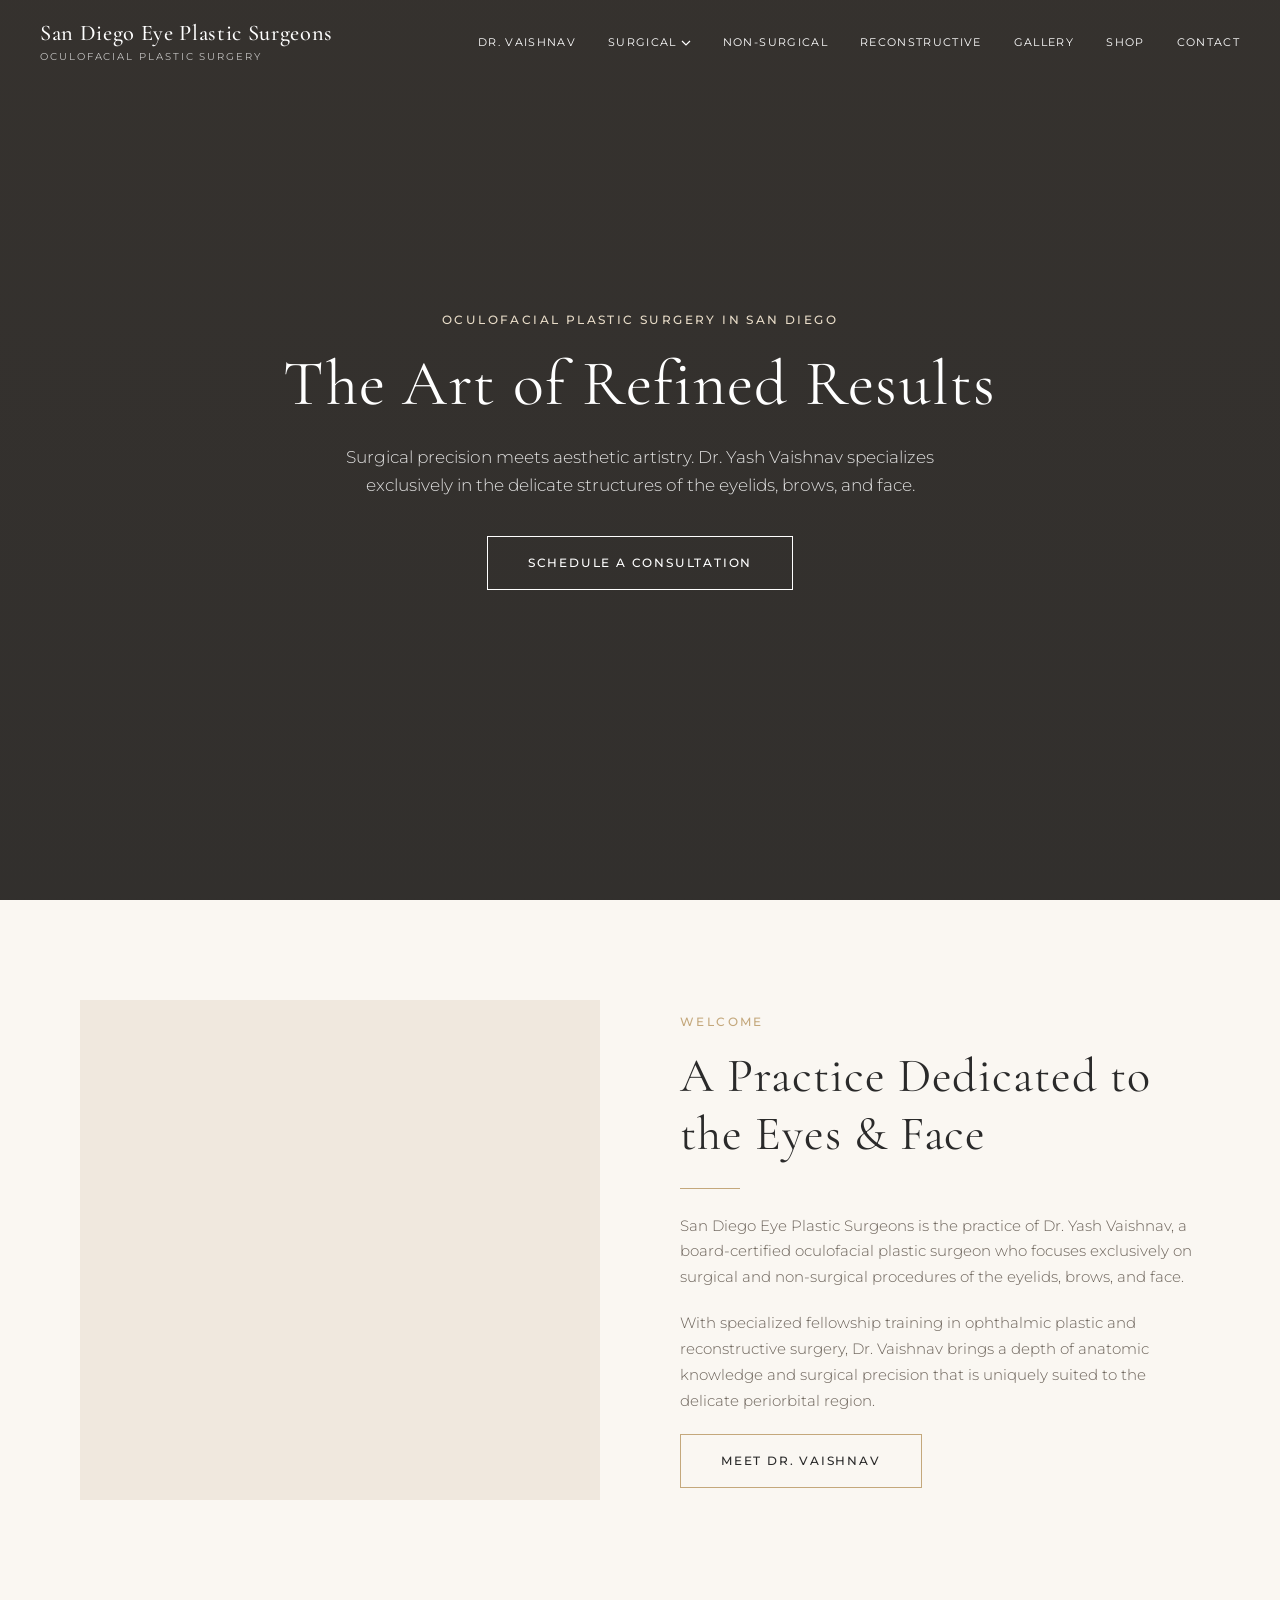
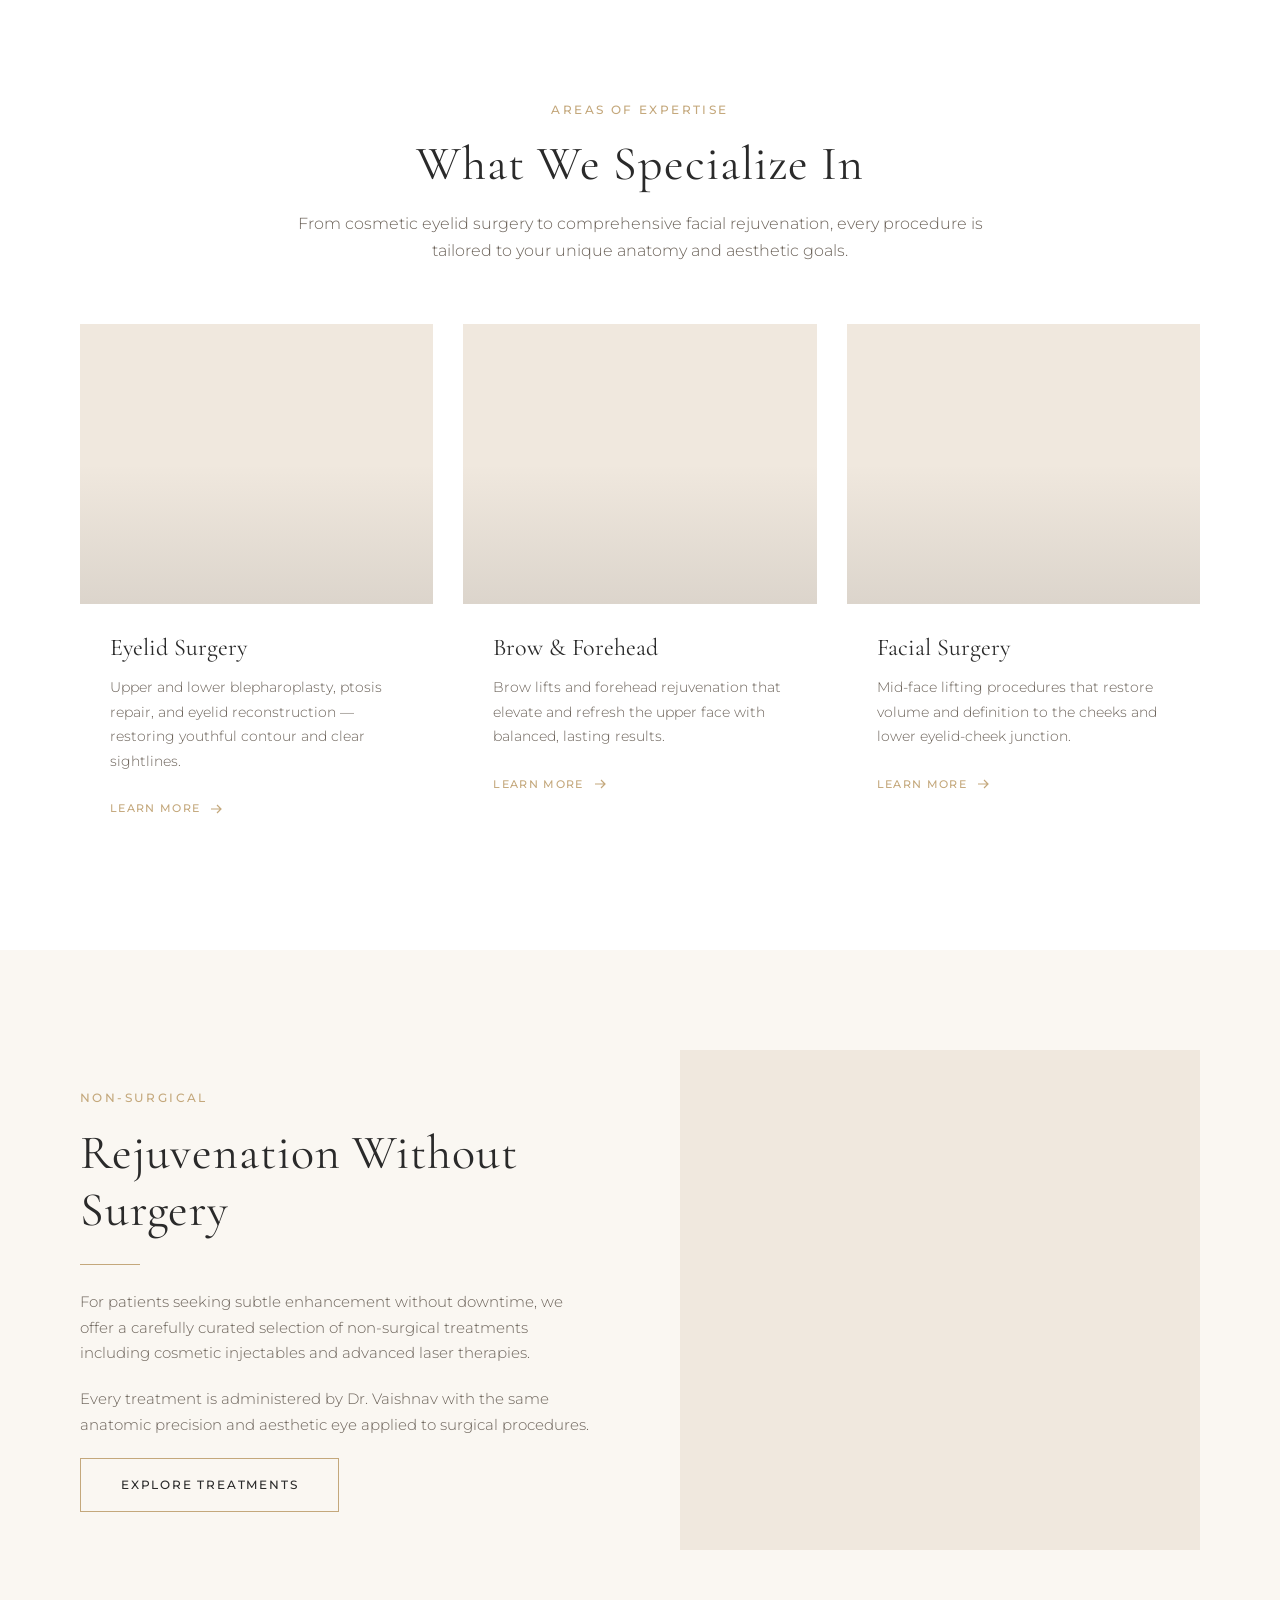
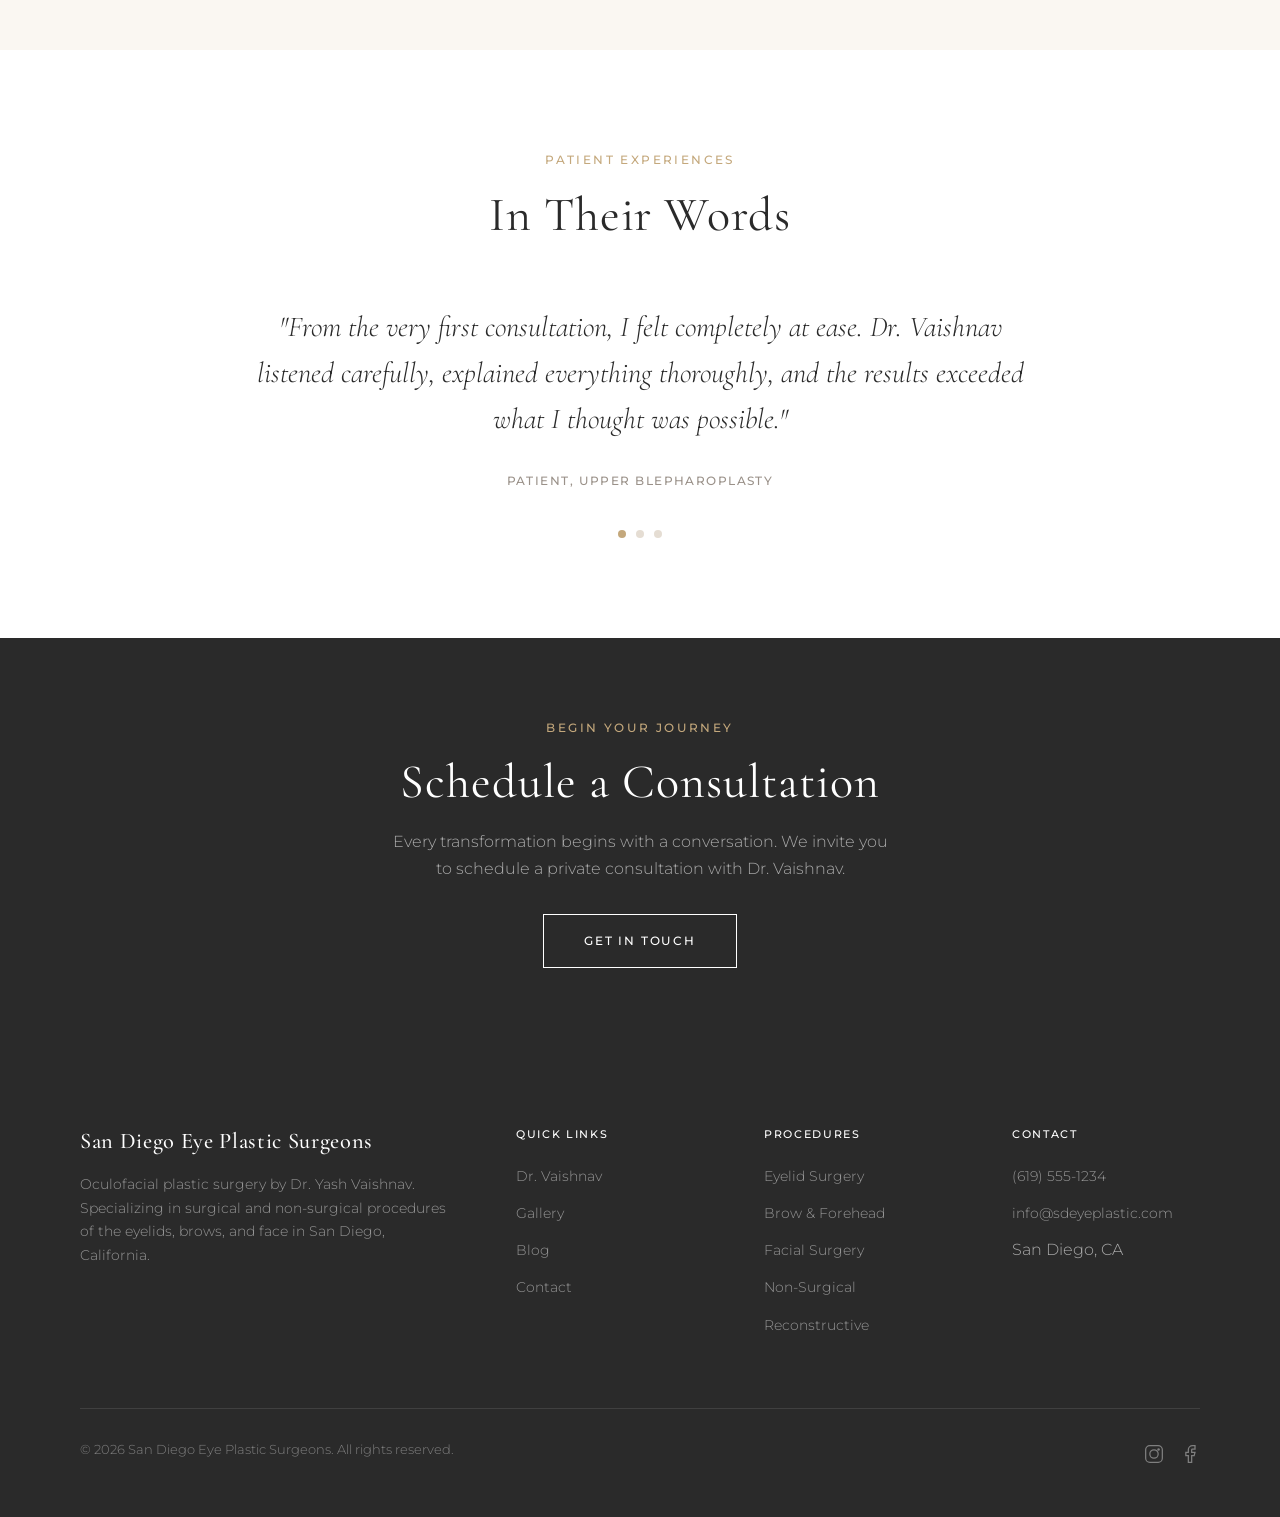
==== index.html @ 983e2d75 "Initial build of San Diego Eye Plastic Surgeons website Multi-page oculofacial plastic surgery pract" ====
<!DOCTYPE html>
<html lang="en">
<head>
  <meta charset="UTF-8">
  <meta name="viewport" content="width=device-width, initial-scale=1.0">
  <title>San Diego Eye Plastic Surgeons | Dr. Yash Vaishnav</title>
  <meta name="description" content="San Diego Eye Plastic Surgeons — Oculofacial plastic surgery by Dr. Yash Vaishnav. Specializing in eyelid, brow, and facial surgery in San Diego, CA.">
  <link rel="preconnect" href="https://fonts.googleapis.com">
  <link rel="preconnect" href="https://fonts.gstatic.com" crossorigin>
  <link href="https://fonts.googleapis.com/css2?family=Cormorant+Garamond:ital,wght@0,300;0,400;0,500;0,600;1,300;1,400&family=Montserrat:wght@200;300;400;500;600&display=swap" rel="stylesheet">
  <link rel="stylesheet" href="css/styles.css">
</head>
<body>

  <!-- Header -->
  <header class="header header--transparent" data-transparent="true">
    <div class="header__inner">
      <a href="index.html" class="header__logo">
        <span class="header__logo-name">San Diego Eye Plastic Surgeons</span>
        <span class="header__logo-tagline">Oculofacial Plastic Surgery</span>
      </a>
      <button class="nav-toggle" aria-label="Toggle navigation">
        <span></span><span></span><span></span>
      </button>
      <nav class="nav">
        <a href="about.html" class="nav__link">Dr. Vaishnav</a>
        <div class="nav__dropdown">
          <a class="nav__link nav__dropdown-trigger">
            Surgical
            <svg viewBox="0 0 10 6" fill="none"><path d="M1 1l4 4 4-4" stroke="currentColor" stroke-width="1.2"/></svg>
          </a>
          <div class="nav__dropdown-menu">
            <a href="eyelid.html">Eyelid</a>
            <a href="eyebrow.html">Eyebrow</a>
            <a href="face.html">Face</a>
          </div>
        </div>
        <a href="non-surgical.html" class="nav__link">Non-Surgical</a>
        <a href="reconstructive.html" class="nav__link">Reconstructive</a>
        <a href="gallery.html" class="nav__link">Gallery</a>
        <a href="shop.html" class="nav__link">Shop</a>
        <a href="contact.html" class="nav__link">Contact</a>
      </nav>
    </div>
  </header>

  <!-- Hero -->
  <section class="hero">
    <div class="hero__bg" style="background-image: url('images/hero-home.jpg');"></div>
    <div class="hero__overlay"></div>
    <div class="hero__content">
      <span class="subheading">Oculofacial Plastic Surgery in San Diego</span>
      <h1>The Art of Refined Results</h1>
      <p>Surgical precision meets aesthetic artistry. Dr. Yash Vaishnav specializes exclusively in the delicate structures of the eyelids, brows, and face.</p>
      <a href="contact.html" class="btn btn--white">Schedule a Consultation</a>
    </div>
  </section>

  <!-- Introduction -->
  <section class="section section--cream">
    <div class="container">
      <div class="two-col fade-in">
        <div class="two-col__image" style="background-image: url('images/intro-doctor.jpg');"></div>
        <div class="two-col__content">
          <span class="subheading">Welcome</span>
          <h2>A Practice Dedicated to the Eyes & Face</h2>
          <div class="divider"></div>
          <p>San Diego Eye Plastic Surgeons is the practice of Dr. Yash Vaishnav, a board-certified oculofacial plastic surgeon who focuses exclusively on surgical and non-surgical procedures of the eyelids, brows, and face.</p>
          <p>With specialized fellowship training in ophthalmic plastic and reconstructive surgery, Dr. Vaishnav brings a depth of anatomic knowledge and surgical precision that is uniquely suited to the delicate periorbital region.</p>
          <a href="about.html" class="btn">Meet Dr. Vaishnav</a>
        </div>
      </div>
    </div>
  </section>

  <!-- Services Overview -->
  <section class="section section--white">
    <div class="container">
      <div class="section-intro fade-in">
        <span class="subheading">Areas of Expertise</span>
        <h2>What We Specialize In</h2>
        <p>From cosmetic eyelid surgery to comprehensive facial rejuvenation, every procedure is tailored to your unique anatomy and aesthetic goals.</p>
      </div>
      <div class="services-grid">
        <div class="service-card fade-in">
          <div class="service-card__image" style="background-image: url('images/service-eyelid.jpg');"></div>
          <div class="service-card__body">
            <h3>Eyelid Surgery</h3>
            <p>Upper and lower blepharoplasty, ptosis repair, and eyelid reconstruction — restoring youthful contour and clear sightlines.</p>
            <a href="eyelid.html" class="service-card__link">
              Learn More
              <svg viewBox="0 0 16 16" fill="none"><path d="M3 8h10M9 4l4 4-4 4" stroke="currentColor" stroke-width="1.2"/></svg>
            </a>
          </div>
        </div>
        <div class="service-card fade-in">
          <div class="service-card__image" style="background-image: url('images/service-brow.jpg');"></div>
          <div class="service-card__body">
            <h3>Brow & Forehead</h3>
            <p>Brow lifts and forehead rejuvenation that elevate and refresh the upper face with balanced, lasting results.</p>
            <a href="eyebrow.html" class="service-card__link">
              Learn More
              <svg viewBox="0 0 16 16" fill="none"><path d="M3 8h10M9 4l4 4-4 4" stroke="currentColor" stroke-width="1.2"/></svg>
            </a>
          </div>
        </div>
        <div class="service-card fade-in">
          <div class="service-card__image" style="background-image: url('images/service-face.jpg');"></div>
          <div class="service-card__body">
            <h3>Facial Surgery</h3>
            <p>Mid-face lifting procedures that restore volume and definition to the cheeks and lower eyelid-cheek junction.</p>
            <a href="face.html" class="service-card__link">
              Learn More
              <svg viewBox="0 0 16 16" fill="none"><path d="M3 8h10M9 4l4 4-4 4" stroke="currentColor" stroke-width="1.2"/></svg>
            </a>
          </div>
        </div>
      </div>
    </div>
  </section>

  <!-- Non-Surgical Highlight -->
  <section class="section section--cream">
    <div class="container">
      <div class="two-col two-col--reverse fade-in">
        <div class="two-col__image" style="background-image: url('images/non-surgical-preview.jpg');"></div>
        <div class="two-col__content">
          <span class="subheading">Non-Surgical</span>
          <h2>Rejuvenation Without Surgery</h2>
          <div class="divider"></div>
          <p>For patients seeking subtle enhancement without downtime, we offer a carefully curated selection of non-surgical treatments including cosmetic injectables and advanced laser therapies.</p>
          <p>Every treatment is administered by Dr. Vaishnav with the same anatomic precision and aesthetic eye applied to surgical procedures.</p>
          <a href="non-surgical.html" class="btn">Explore Treatments</a>
        </div>
      </div>
    </div>
  </section>

  <!-- Testimonials -->
  <section class="section section--white">
    <div class="container">
      <div class="section-intro fade-in">
        <span class="subheading">Patient Experiences</span>
        <h2>In Their Words</h2>
      </div>
      <div class="testimonial-slider fade-in">
        <div class="testimonial active">
          <p class="testimonial__quote">"From the very first consultation, I felt completely at ease. Dr. Vaishnav listened carefully, explained everything thoroughly, and the results exceeded what I thought was possible."</p>
          <span class="testimonial__author">Patient, Upper Blepharoplasty</span>
        </div>
        <div class="testimonial">
          <p class="testimonial__quote">"I wanted someone who truly understood the anatomy around the eyes. The precision and care I received here was extraordinary — my results look completely natural."</p>
          <span class="testimonial__author">Patient, Eyelid Ptosis Repair</span>
        </div>
        <div class="testimonial">
          <p class="testimonial__quote">"The level of artistry and attention to detail is remarkable. I look refreshed and like myself again, which is exactly what I wanted."</p>
          <span class="testimonial__author">Patient, Brow Lift</span>
        </div>
        <div class="testimonial-dots">
          <button class="testimonial-dot active" aria-label="Testimonial 1"></button>
          <button class="testimonial-dot" aria-label="Testimonial 2"></button>
          <button class="testimonial-dot" aria-label="Testimonial 3"></button>
        </div>
      </div>
    </div>
  </section>

  <!-- CTA -->
  <section class="cta-banner">
    <div class="container">
      <div class="fade-in">
        <span class="subheading" style="color: var(--gold);">Begin Your Journey</span>
        <h2>Schedule a Consultation</h2>
        <p>Every transformation begins with a conversation. We invite you to schedule a private consultation with Dr. Vaishnav.</p>
        <a href="contact.html" class="btn btn--white">Get in Touch</a>
      </div>
    </div>
  </section>

  <!-- Footer -->
  <footer class="footer">
    <div class="container">
      <div class="footer__grid">
        <div class="footer__brand">
          <span class="header__logo-name">San Diego Eye Plastic Surgeons</span>
          <p style="margin-top: 16px;">Oculofacial plastic surgery by Dr. Yash Vaishnav. Specializing in surgical and non-surgical procedures of the eyelids, brows, and face in San Diego, California.</p>
        </div>
        <div>
          <h4>Quick Links</h4>
          <ul>
            <li><a href="about.html">Dr. Vaishnav</a></li>
            <li><a href="gallery.html">Gallery</a></li>
            <li><a href="blog.html">Blog</a></li>
            <li><a href="contact.html">Contact</a></li>
          </ul>
        </div>
        <div>
          <h4>Procedures</h4>
          <ul>
            <li><a href="eyelid.html">Eyelid Surgery</a></li>
            <li><a href="eyebrow.html">Brow & Forehead</a></li>
            <li><a href="face.html">Facial Surgery</a></li>
            <li><a href="non-surgical.html">Non-Surgical</a></li>
            <li><a href="reconstructive.html">Reconstructive</a></li>
          </ul>
        </div>
        <div>
          <h4>Contact</h4>
          <ul>
            <li><a href="tel:+16195551234">(619) 555-1234</a></li>
            <li><a href="mailto:info@sdeyeplastic.com">info@sdeyeplastic.com</a></li>
            <li>San Diego, CA</li>
          </ul>
        </div>
      </div>
      <div class="footer__bottom">
        <p>&copy; 2026 San Diego Eye Plastic Surgeons. All rights reserved.</p>
        <div class="footer__social">
          <a href="#" aria-label="Instagram">
            <svg width="20" height="20" viewBox="0 0 24 24" fill="none" stroke="currentColor" stroke-width="1.5"><rect x="2" y="2" width="20" height="20" rx="5"/><circle cx="12" cy="12" r="5"/><circle cx="17.5" cy="6.5" r="1.5" fill="currentColor" stroke="none"/></svg>
          </a>
          <a href="#" aria-label="Facebook">
            <svg width="20" height="20" viewBox="0 0 24 24" fill="none" stroke="currentColor" stroke-width="1.5"><path d="M18 2h-3a5 5 0 00-5 5v3H7v4h3v8h4v-8h3l1-4h-4V7a1 1 0 011-1h3V2z"/></svg>
          </a>
        </div>
      </div>
    </div>
  </footer>

  <script src="js/main.js"></script>
</body>
</html>
---- css/styles.css ----
/* ============================================
   San Diego Eye Plastic Surgeons
   Main Stylesheet
   ============================================ */

/* --- CSS Custom Properties --- */
:root {
  /* Color Palette */
  --cream: #FAF7F2;
  --white: #FFFFFF;
  --charcoal: #2A2A2A;
  --warm-gray: #6B6259;
  --warm-gray-light: #9A9189;
  --gold: #C4A87C;
  --gold-dark: #A68B5B;
  --gold-light: #E8DCC8;
  --blush: #F0E8DE;
  --border: #E5DDD3;

  /* Typography */
  --font-heading: 'Cormorant Garamond', 'Georgia', serif;
  --font-body: 'Montserrat', 'Helvetica Neue', sans-serif;

  /* Spacing */
  --section-padding: 100px 0;
  --container-width: 1200px;
  --container-padding: 0 40px;

  /* Transitions */
  --transition: 0.3s ease;
  --transition-slow: 0.6s ease;
}

/* --- Reset & Base --- */
*,
*::before,
*::after {
  margin: 0;
  padding: 0;
  box-sizing: border-box;
}

html {
  scroll-behavior: smooth;
  font-size: 16px;
}

body {
  font-family: var(--font-body);
  font-weight: 300;
  color: var(--charcoal);
  background-color: var(--cream);
  line-height: 1.7;
  -webkit-font-smoothing: antialiased;
  -moz-osx-font-smoothing: grayscale;
}

img {
  max-width: 100%;
  height: auto;
  display: block;
}

a {
  color: inherit;
  text-decoration: none;
  transition: color var(--transition);
}

ul {
  list-style: none;
}

/* --- Typography --- */
h1, h2, h3, h4, h5, h6 {
  font-family: var(--font-heading);
  font-weight: 400;
  line-height: 1.2;
  color: var(--charcoal);
}

h1 {
  font-size: clamp(2.5rem, 5vw, 4rem);
  letter-spacing: 0.02em;
}

h2 {
  font-size: clamp(2rem, 4vw, 3rem);
  letter-spacing: 0.02em;
}

h3 {
  font-size: clamp(1.5rem, 3vw, 2rem);
}

h4 {
  font-size: 1.25rem;
}

p {
  font-size: 0.95rem;
  color: var(--warm-gray);
  margin-bottom: 1rem;
}

.subheading {
  font-family: var(--font-body);
  font-size: 0.75rem;
  font-weight: 500;
  letter-spacing: 0.2em;
  text-transform: uppercase;
  color: var(--gold);
  margin-bottom: 1rem;
  display: block;
}

/* --- Layout --- */
.container {
  max-width: var(--container-width);
  margin: 0 auto;
  padding: var(--container-padding);
}

.section {
  padding: var(--section-padding);
}

.section--cream {
  background-color: var(--cream);
}

.section--white {
  background-color: var(--white);
}

.section--blush {
  background-color: var(--blush);
}

.text-center {
  text-align: center;
}

/* --- Divider --- */
.divider {
  width: 60px;
  height: 1px;
  background-color: var(--gold);
  margin: 24px 0;
}

.divider--center {
  margin: 24px auto;
}

/* --- Buttons --- */
.btn {
  display: inline-block;
  font-family: var(--font-body);
  font-size: 0.75rem;
  font-weight: 500;
  letter-spacing: 0.15em;
  text-transform: uppercase;
  padding: 16px 40px;
  border: 1px solid var(--gold);
  background: transparent;
  color: var(--charcoal);
  cursor: pointer;
  transition: all var(--transition);
  position: relative;
}

.btn:hover {
  background-color: var(--gold);
  color: var(--white);
  border-color: var(--gold);
}

.btn--filled {
  background-color: var(--gold);
  color: var(--white);
}

.btn--filled:hover {
  background-color: var(--gold-dark);
  border-color: var(--gold-dark);
}

.btn--white {
  border-color: var(--white);
  color: var(--white);
}

.btn--white:hover {
  background-color: var(--white);
  color: var(--charcoal);
}

/* --- Header / Navigation --- */
.header {
  position: fixed;
  top: 0;
  left: 0;
  right: 0;
  z-index: 1000;
  transition: all var(--transition);
}

.header--transparent {
  background: transparent;
}

.header--scrolled {
  background: rgba(250, 247, 242, 0.97);
  backdrop-filter: blur(10px);
  box-shadow: 0 1px 0 var(--border);
}

.header__inner {
  display: flex;
  align-items: center;
  justify-content: space-between;
  padding: 20px 40px;
  transition: padding var(--transition);
}

.header--scrolled .header__inner {
  padding: 14px 40px;
}

.header__logo {
  display: flex;
  flex-direction: column;
  align-items: flex-start;
}

.header__logo-name {
  font-family: var(--font-heading);
  font-size: 1.4rem;
  font-weight: 500;
  letter-spacing: 0.03em;
  color: var(--charcoal);
  line-height: 1.2;
}

.header--transparent .header__logo-name {
  color: var(--white);
}

.header--scrolled .header__logo-name {
  color: var(--charcoal);
}

.header__logo-tagline {
  font-family: var(--font-body);
  font-size: 0.6rem;
  font-weight: 400;
  letter-spacing: 0.2em;
  text-transform: uppercase;
  color: var(--warm-gray-light);
  margin-top: 2px;
}

.header--transparent .header__logo-tagline {
  color: rgba(255, 255, 255, 0.7);
}

.header--scrolled .header__logo-tagline {
  color: var(--warm-gray-light);
}

/* Navigation */
.nav {
  display: flex;
  align-items: center;
  gap: 32px;
}

.nav__link {
  font-family: var(--font-body);
  font-size: 0.7rem;
  font-weight: 400;
  letter-spacing: 0.12em;
  text-transform: uppercase;
  color: var(--charcoal);
  position: relative;
  padding: 4px 0;
}

.header--transparent .nav__link {
  color: var(--white);
}

.header--scrolled .nav__link {
  color: var(--charcoal);
}

.nav__link::after {
  content: '';
  position: absolute;
  bottom: 0;
  left: 0;
  width: 0;
  height: 1px;
  background-color: var(--gold);
  transition: width var(--transition);
}

.nav__link:hover::after,
.nav__link--active::after {
  width: 100%;
}

/* Dropdown */
.nav__dropdown {
  position: relative;
}

.nav__dropdown-trigger {
  display: flex;
  align-items: center;
  gap: 4px;
  cursor: pointer;
}

.nav__dropdown-trigger svg {
  width: 10px;
  height: 10px;
  transition: transform var(--transition);
}

.nav__dropdown:hover .nav__dropdown-trigger svg {
  transform: rotate(180deg);
}

.header--transparent .nav__dropdown-trigger svg path {
  stroke: var(--white);
}

.header--scrolled .nav__dropdown-trigger svg path {
  stroke: var(--charcoal);
}

.nav__dropdown-menu {
  position: absolute;
  top: calc(100% + 12px);
  left: 50%;
  transform: translateX(-50%);
  background: var(--white);
  min-width: 200px;
  padding: 16px 0;
  opacity: 0;
  visibility: hidden;
  transition: all var(--transition);
  box-shadow: 0 8px 30px rgba(0, 0, 0, 0.08);
}

.nav__dropdown:hover .nav__dropdown-menu {
  opacity: 1;
  visibility: visible;
}

.nav__dropdown-menu a {
  display: block;
  padding: 8px 24px;
  font-family: var(--font-body);
  font-size: 0.7rem;
  font-weight: 400;
  letter-spacing: 0.1em;
  text-transform: uppercase;
  color: var(--charcoal);
  transition: all var(--transition);
}

.nav__dropdown-menu a:hover {
  color: var(--gold);
  padding-left: 28px;
}

/* Mobile Menu Toggle */
.nav-toggle {
  display: none;
  flex-direction: column;
  gap: 5px;
  cursor: pointer;
  padding: 8px;
  background: none;
  border: none;
}

.nav-toggle span {
  display: block;
  width: 24px;
  height: 1.5px;
  background-color: var(--charcoal);
  transition: all var(--transition);
}

.header--transparent .nav-toggle span {
  background-color: var(--white);
}

.header--scrolled .nav-toggle span {
  background-color: var(--charcoal);
}

.nav-toggle.active span:nth-child(1) {
  transform: rotate(45deg) translate(4px, 4px);
}

.nav-toggle.active span:nth-child(2) {
  opacity: 0;
}

.nav-toggle.active span:nth-child(3) {
  transform: rotate(-45deg) translate(5px, -5px);
}

/* --- Hero Section --- */
.hero {
  position: relative;
  height: 100vh;
  min-height: 600px;
  display: flex;
  align-items: center;
  justify-content: center;
  overflow: hidden;
}

.hero--short {
  height: 60vh;
  min-height: 400px;
}

.hero__bg {
  position: absolute;
  inset: 0;
  background-size: cover;
  background-position: center;
  background-color: #3a3530;
}

.hero__overlay {
  position: absolute;
  inset: 0;
  background: linear-gradient(
    to bottom,
    rgba(42, 42, 42, 0.3) 0%,
    rgba(42, 42, 42, 0.5) 100%
  );
}

.hero__content {
  position: relative;
  z-index: 2;
  text-align: center;
  max-width: 800px;
  padding: 0 40px;
}

.hero__content h1 {
  color: var(--white);
  margin-bottom: 20px;
}

.hero__content .subheading {
  color: var(--gold-light);
}

.hero__content p {
  color: rgba(255, 255, 255, 0.85);
  font-size: 1.05rem;
  max-width: 600px;
  margin: 0 auto 36px;
}

/* --- Section Intro --- */
.section-intro {
  max-width: 700px;
  margin: 0 auto 60px;
  text-align: center;
}

.section-intro h2 {
  margin-bottom: 16px;
}

.section-intro p {
  font-size: 1rem;
}

/* --- Service Cards --- */
.services-grid {
  display: grid;
  grid-template-columns: repeat(3, 1fr);
  gap: 30px;
}

.service-card {
  background: var(--white);
  overflow: hidden;
  transition: transform var(--transition);
}

.service-card:hover {
  transform: translateY(-4px);
}

.service-card__image {
  width: 100%;
  height: 280px;
  background-color: var(--blush);
  background-size: cover;
  background-position: center;
  position: relative;
  overflow: hidden;
}

.service-card__image::after {
  content: '';
  position: absolute;
  inset: 0;
  background: linear-gradient(to top, rgba(42, 42, 42, 0.1) 0%, transparent 50%);
}

.service-card__body {
  padding: 30px;
}

.service-card__body h3 {
  font-size: 1.5rem;
  margin-bottom: 12px;
}

.service-card__body p {
  font-size: 0.9rem;
  margin-bottom: 20px;
}

.service-card__link {
  font-size: 0.7rem;
  font-weight: 500;
  letter-spacing: 0.12em;
  text-transform: uppercase;
  color: var(--gold);
  display: inline-flex;
  align-items: center;
  gap: 8px;
  transition: gap var(--transition);
}

.service-card__link:hover {
  gap: 12px;
}

.service-card__link svg {
  width: 16px;
  height: 16px;
}

/* --- Two Column Layout --- */
.two-col {
  display: grid;
  grid-template-columns: 1fr 1fr;
  gap: 80px;
  align-items: center;
}

.two-col--reverse {
  direction: rtl;
}

.two-col--reverse > * {
  direction: ltr;
}

.two-col__image {
  width: 100%;
  height: 500px;
  background-color: var(--blush);
  background-size: cover;
  background-position: center;
}

.two-col__content h2 {
  margin-bottom: 16px;
}

.two-col__content p {
  margin-bottom: 20px;
}

/* --- Testimonials --- */
.testimonial-slider {
  max-width: 800px;
  margin: 0 auto;
  text-align: center;
  position: relative;
}

.testimonial {
  display: none;
}

.testimonial.active {
  display: block;
}

.testimonial__quote {
  font-family: var(--font-heading);
  font-size: clamp(1.3rem, 2.5vw, 1.8rem);
  font-style: italic;
  color: var(--charcoal);
  line-height: 1.6;
  margin-bottom: 24px;
}

.testimonial__author {
  font-family: var(--font-body);
  font-size: 0.75rem;
  font-weight: 500;
  letter-spacing: 0.12em;
  text-transform: uppercase;
  color: var(--warm-gray-light);
}

.testimonial-dots {
  display: flex;
  justify-content: center;
  gap: 10px;
  margin-top: 36px;
}

.testimonial-dot {
  width: 8px;
  height: 8px;
  border-radius: 50%;
  background-color: var(--border);
  cursor: pointer;
  transition: background-color var(--transition);
  border: none;
}

.testimonial-dot.active {
  background-color: var(--gold);
}

/* --- Gallery Grid --- */
.gallery-grid {
  display: grid;
  grid-template-columns: repeat(3, 1fr);
  gap: 20px;
}

.gallery-item {
  position: relative;
  overflow: hidden;
  cursor: pointer;
}

.gallery-item__before,
.gallery-item__after {
  width: 100%;
  height: 300px;
  background-color: var(--blush);
  background-size: cover;
  background-position: center;
}

.gallery-item__labels {
  display: grid;
  grid-template-columns: 1fr 1fr;
  gap: 2px;
}

.gallery-item__before,
.gallery-item__after {
  position: relative;
}

.gallery-item__label {
  position: absolute;
  bottom: 10px;
  left: 10px;
  font-size: 0.65rem;
  font-weight: 500;
  letter-spacing: 0.1em;
  text-transform: uppercase;
  color: var(--white);
  background: rgba(42, 42, 42, 0.6);
  padding: 4px 10px;
}

.gallery-pair {
  display: grid;
  grid-template-columns: 1fr 1fr;
  gap: 4px;
  background: var(--white);
  padding: 16px;
}

.gallery-pair__image {
  width: 100%;
  height: 250px;
  background-color: var(--blush);
  background-size: cover;
  background-position: center;
  position: relative;
}

.gallery-pair__caption {
  grid-column: 1 / -1;
  padding-top: 12px;
  text-align: center;
}

.gallery-pair__caption span {
  font-size: 0.7rem;
  font-weight: 500;
  letter-spacing: 0.1em;
  text-transform: uppercase;
  color: var(--warm-gray-light);
}

/* Gallery Filter */
.gallery-filter {
  display: flex;
  justify-content: center;
  gap: 24px;
  margin-bottom: 48px;
  flex-wrap: wrap;
}

.gallery-filter__btn {
  font-family: var(--font-body);
  font-size: 0.7rem;
  font-weight: 400;
  letter-spacing: 0.12em;
  text-transform: uppercase;
  color: var(--warm-gray-light);
  background: none;
  border: none;
  cursor: pointer;
  padding: 8px 4px;
  border-bottom: 1px solid transparent;
  transition: all var(--transition);
}

.gallery-filter__btn:hover,
.gallery-filter__btn.active {
  color: var(--charcoal);
  border-bottom-color: var(--gold);
}

/* --- Blog Cards --- */
.blog-grid {
  display: grid;
  grid-template-columns: repeat(3, 1fr);
  gap: 30px;
}

.blog-card {
  background: var(--white);
  transition: transform var(--transition);
}

.blog-card:hover {
  transform: translateY(-4px);
}

.blog-card__image {
  width: 100%;
  height: 220px;
  background-color: var(--blush);
  background-size: cover;
  background-position: center;
}

.blog-card__body {
  padding: 28px;
}

.blog-card__date {
  font-size: 0.7rem;
  font-weight: 500;
  letter-spacing: 0.1em;
  text-transform: uppercase;
  color: var(--warm-gray-light);
  margin-bottom: 10px;
  display: block;
}

.blog-card__body h3 {
  font-size: 1.3rem;
  margin-bottom: 10px;
}

.blog-card__body p {
  font-size: 0.88rem;
}

/* --- Contact Form --- */
.contact-form {
  max-width: 600px;
}

.form-group {
  margin-bottom: 24px;
}

.form-group label {
  display: block;
  font-size: 0.7rem;
  font-weight: 500;
  letter-spacing: 0.12em;
  text-transform: uppercase;
  color: var(--charcoal);
  margin-bottom: 8px;
}

.form-group input,
.form-group textarea,
.form-group select {
  width: 100%;
  padding: 14px 16px;
  font-family: var(--font-body);
  font-size: 0.9rem;
  font-weight: 300;
  color: var(--charcoal);
  background: var(--white);
  border: 1px solid var(--border);
  transition: border-color var(--transition);
  appearance: none;
}

.form-group input:focus,
.form-group textarea:focus,
.form-group select:focus {
  outline: none;
  border-color: var(--gold);
}

.form-group textarea {
  min-height: 150px;
  resize: vertical;
}

.form-row {
  display: grid;
  grid-template-columns: 1fr 1fr;
  gap: 20px;
}

/* --- Contact Info --- */
.contact-info {
  display: flex;
  flex-direction: column;
  gap: 32px;
}

.contact-info__item h4 {
  font-family: var(--font-heading);
  font-size: 1.1rem;
  margin-bottom: 8px;
}

.contact-info__item p {
  font-size: 0.9rem;
  margin-bottom: 4px;
}

.contact-info__item a:hover {
  color: var(--gold);
}

/* --- Footer --- */
.footer {
  background-color: var(--charcoal);
  color: rgba(255, 255, 255, 0.6);
  padding: 80px 0 40px;
}

.footer__grid {
  display: grid;
  grid-template-columns: 2fr 1fr 1fr 1fr;
  gap: 60px;
  margin-bottom: 60px;
}

.footer__brand .header__logo-name {
  color: var(--white);
  margin-bottom: 16px;
}

.footer__brand p {
  color: rgba(255, 255, 255, 0.5);
  font-size: 0.88rem;
}

.footer h4 {
  font-family: var(--font-body);
  font-size: 0.7rem;
  font-weight: 500;
  letter-spacing: 0.15em;
  text-transform: uppercase;
  color: var(--white);
  margin-bottom: 20px;
}

.footer ul li {
  margin-bottom: 10px;
}

.footer ul li a {
  font-size: 0.88rem;
  color: rgba(255, 255, 255, 0.5);
  transition: color var(--transition);
}

.footer ul li a:hover {
  color: var(--gold);
}

.footer__bottom {
  border-top: 1px solid rgba(255, 255, 255, 0.1);
  padding-top: 30px;
  display: flex;
  justify-content: space-between;
  align-items: center;
}

.footer__bottom p {
  font-size: 0.8rem;
  color: rgba(255, 255, 255, 0.4);
}

.footer__social {
  display: flex;
  gap: 16px;
}

.footer__social a {
  color: rgba(255, 255, 255, 0.4);
  transition: color var(--transition);
}

.footer__social a:hover {
  color: var(--gold);
}

/* --- Scroll Animations --- */
.fade-in {
  opacity: 0;
  transform: translateY(30px);
  transition: opacity 0.8s ease, transform 0.8s ease;
}

.fade-in.visible {
  opacity: 1;
  transform: translateY(0);
}

.fade-in-left {
  opacity: 0;
  transform: translateX(-30px);
  transition: opacity 0.8s ease, transform 0.8s ease;
}

.fade-in-left.visible {
  opacity: 1;
  transform: translateX(0);
}

.fade-in-right {
  opacity: 0;
  transform: translateX(30px);
  transition: opacity 0.8s ease, transform 0.8s ease;
}

.fade-in-right.visible {
  opacity: 1;
  transform: translateX(0);
}

/* --- Procedure Detail Page --- */
.procedure-overview {
  display: grid;
  grid-template-columns: 1fr 1fr;
  gap: 60px;
  align-items: start;
}

.procedure-overview__content h2 {
  margin-bottom: 16px;
}

.procedure-overview__content p {
  margin-bottom: 16px;
}

.procedure-sidebar {
  background: var(--white);
  padding: 40px;
}

.procedure-sidebar h4 {
  font-family: var(--font-heading);
  font-size: 1.2rem;
  margin-bottom: 20px;
}

.procedure-sidebar ul li {
  padding: 10px 0;
  border-bottom: 1px solid var(--border);
  font-size: 0.9rem;
  color: var(--warm-gray);
}

.procedure-sidebar ul li:last-child {
  border-bottom: none;
}

/* FAQ Accordion */
.faq-list {
  max-width: 800px;
  margin: 0 auto;
}

.faq-item {
  border-bottom: 1px solid var(--border);
}

.faq-item__question {
  display: flex;
  justify-content: space-between;
  align-items: center;
  padding: 24px 0;
  cursor: pointer;
  background: none;
  border: none;
  width: 100%;
  text-align: left;
  font-family: var(--font-heading);
  font-size: 1.2rem;
  color: var(--charcoal);
  transition: color var(--transition);
}

.faq-item__question:hover {
  color: var(--gold);
}

.faq-item__question svg {
  width: 16px;
  height: 16px;
  flex-shrink: 0;
  transition: transform var(--transition);
}

.faq-item.active .faq-item__question svg {
  transform: rotate(45deg);
}

.faq-item__answer {
  max-height: 0;
  overflow: hidden;
  transition: max-height 0.4s ease;
}

.faq-item__answer p {
  padding-bottom: 24px;
  font-size: 0.92rem;
}

/* --- CTA Banner --- */
.cta-banner {
  background-color: var(--charcoal);
  padding: 80px 0;
  text-align: center;
}

.cta-banner h2 {
  color: var(--white);
  margin-bottom: 16px;
}

.cta-banner p {
  color: rgba(255, 255, 255, 0.6);
  max-width: 500px;
  margin: 0 auto 32px;
  font-size: 1rem;
}

/* --- Shop Grid --- */
.shop-grid {
  display: grid;
  grid-template-columns: repeat(4, 1fr);
  gap: 24px;
}

.shop-card {
  background: var(--white);
  transition: transform var(--transition);
}

.shop-card:hover {
  transform: translateY(-4px);
}

.shop-card__image {
  width: 100%;
  height: 280px;
  background-color: var(--blush);
  background-size: cover;
  background-position: center;
}

.shop-card__body {
  padding: 20px;
  text-align: center;
}

.shop-card__body h4 {
  font-family: var(--font-heading);
  font-size: 1.1rem;
  margin-bottom: 6px;
}

.shop-card__body .price {
  font-size: 0.85rem;
  color: var(--warm-gray);
  font-weight: 400;
}

/* --- Responsive --- */
@media (max-width: 1024px) {
  .services-grid {
    grid-template-columns: repeat(2, 1fr);
  }

  .footer__grid {
    grid-template-columns: 1fr 1fr;
    gap: 40px;
  }

  .two-col {
    gap: 40px;
  }

  .shop-grid {
    grid-template-columns: repeat(2, 1fr);
  }
}

@media (max-width: 768px) {
  :root {
    --section-padding: 60px 0;
    --container-padding: 0 24px;
  }

  /* Mobile Nav */
  .nav {
    position: fixed;
    top: 0;
    right: -100%;
    width: 100%;
    height: 100vh;
    background: var(--cream);
    flex-direction: column;
    justify-content: center;
    align-items: center;
    gap: 24px;
    transition: right var(--transition-slow);
  }

  .nav.open {
    right: 0;
  }

  .nav__link {
    font-size: 0.85rem;
    color: var(--charcoal) !important;
  }

  .nav__dropdown-menu {
    position: static;
    transform: none;
    box-shadow: none;
    background: transparent;
    opacity: 1;
    visibility: visible;
    padding: 8px 0;
    display: none;
  }

  .nav__dropdown.open .nav__dropdown-menu {
    display: block;
  }

  .nav__dropdown-trigger svg path {
    stroke: var(--charcoal) !important;
  }

  .nav-toggle {
    display: flex;
    z-index: 1001;
  }

  .nav-toggle.active span {
    background-color: var(--charcoal) !important;
  }

  /* Layout */
  .services-grid,
  .blog-grid {
    grid-template-columns: 1fr;
  }

  .two-col {
    grid-template-columns: 1fr;
    gap: 40px;
  }

  .two-col--reverse {
    direction: ltr;
  }

  .two-col__image {
    height: 350px;
  }

  .procedure-overview {
    grid-template-columns: 1fr;
  }

  .gallery-grid {
    grid-template-columns: 1fr;
  }

  .form-row {
    grid-template-columns: 1fr;
  }

  .footer__grid {
    grid-template-columns: 1fr;
    gap: 32px;
  }

  .footer__bottom {
    flex-direction: column;
    gap: 16px;
    text-align: center;
  }

  .shop-grid {
    grid-template-columns: 1fr;
  }

  .hero {
    min-height: 500px;
  }

  .header__inner {
    padding: 16px 24px;
  }
}

@media (max-width: 480px) {
  .header__logo-name {
    font-size: 1.1rem;
  }

  .gallery-pair {
    grid-template-columns: 1fr;
  }

  .gallery-pair__image {
    height: 200px;
  }
}
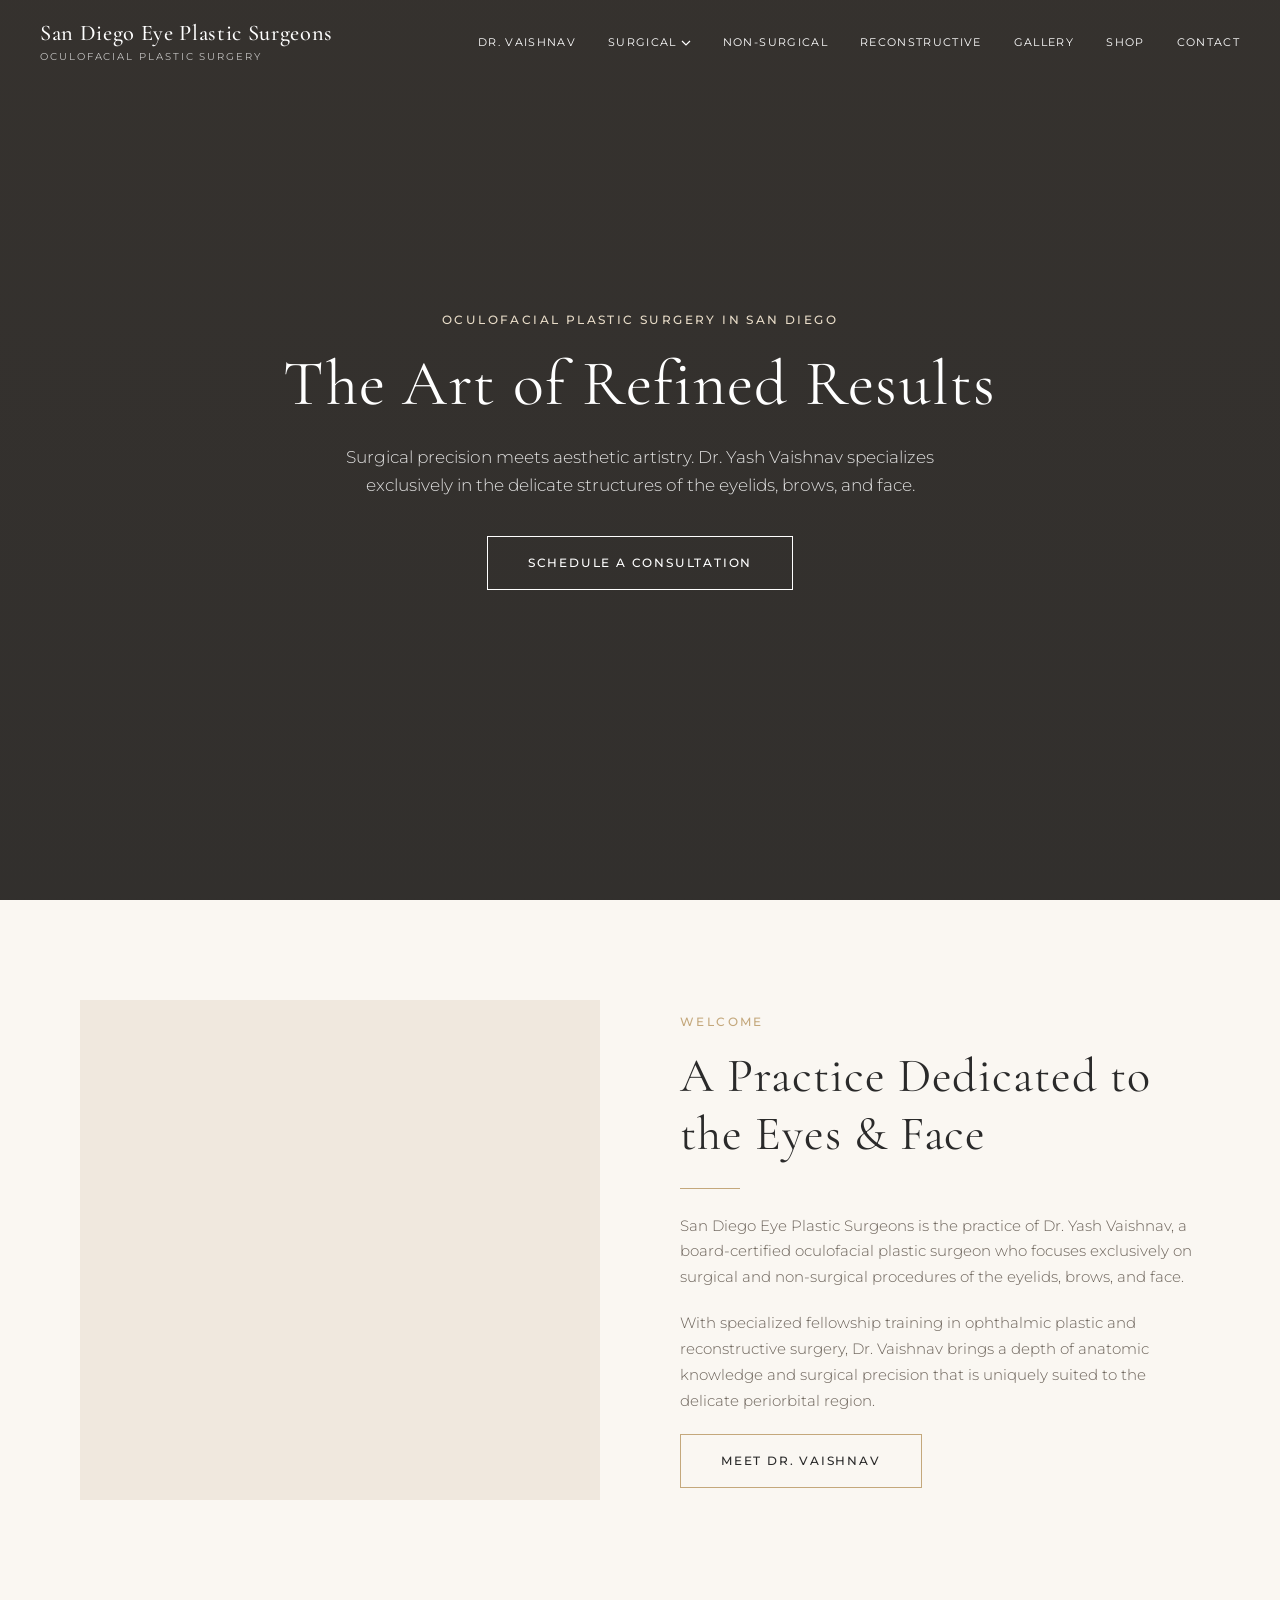
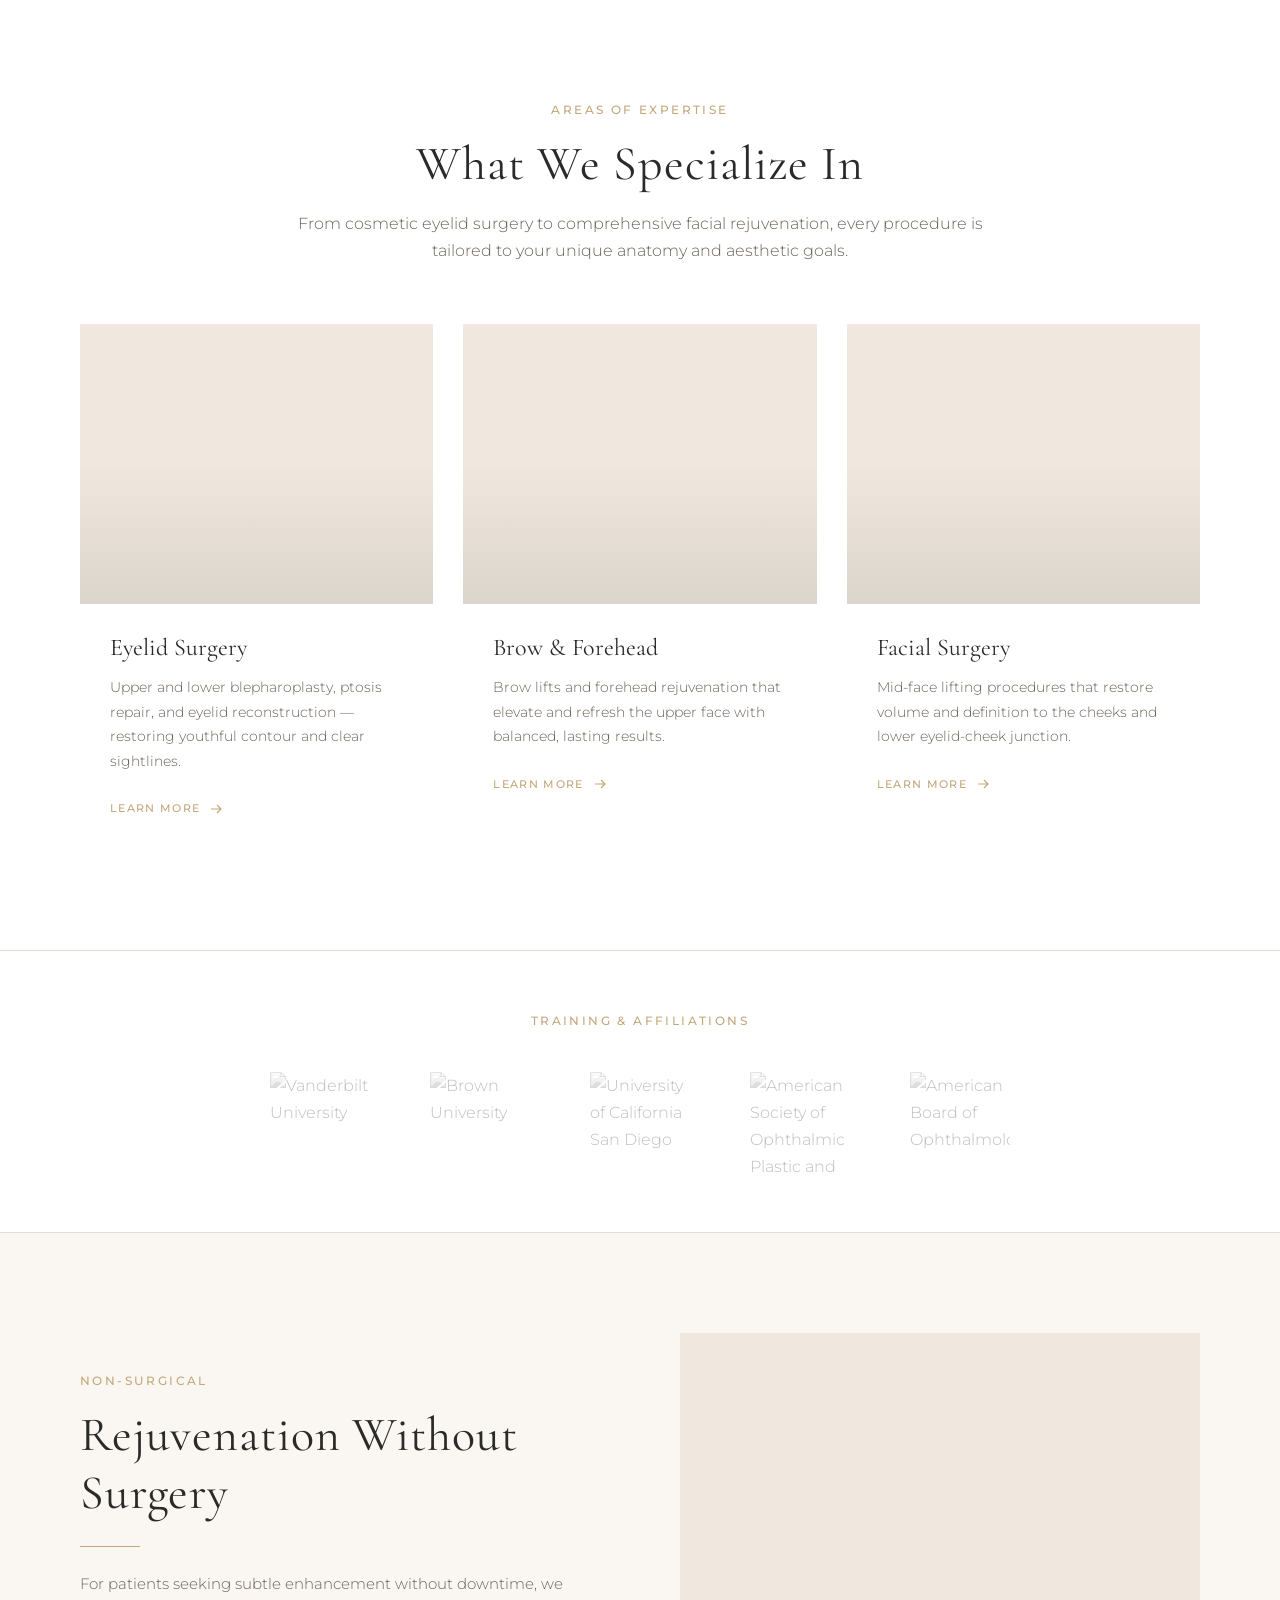
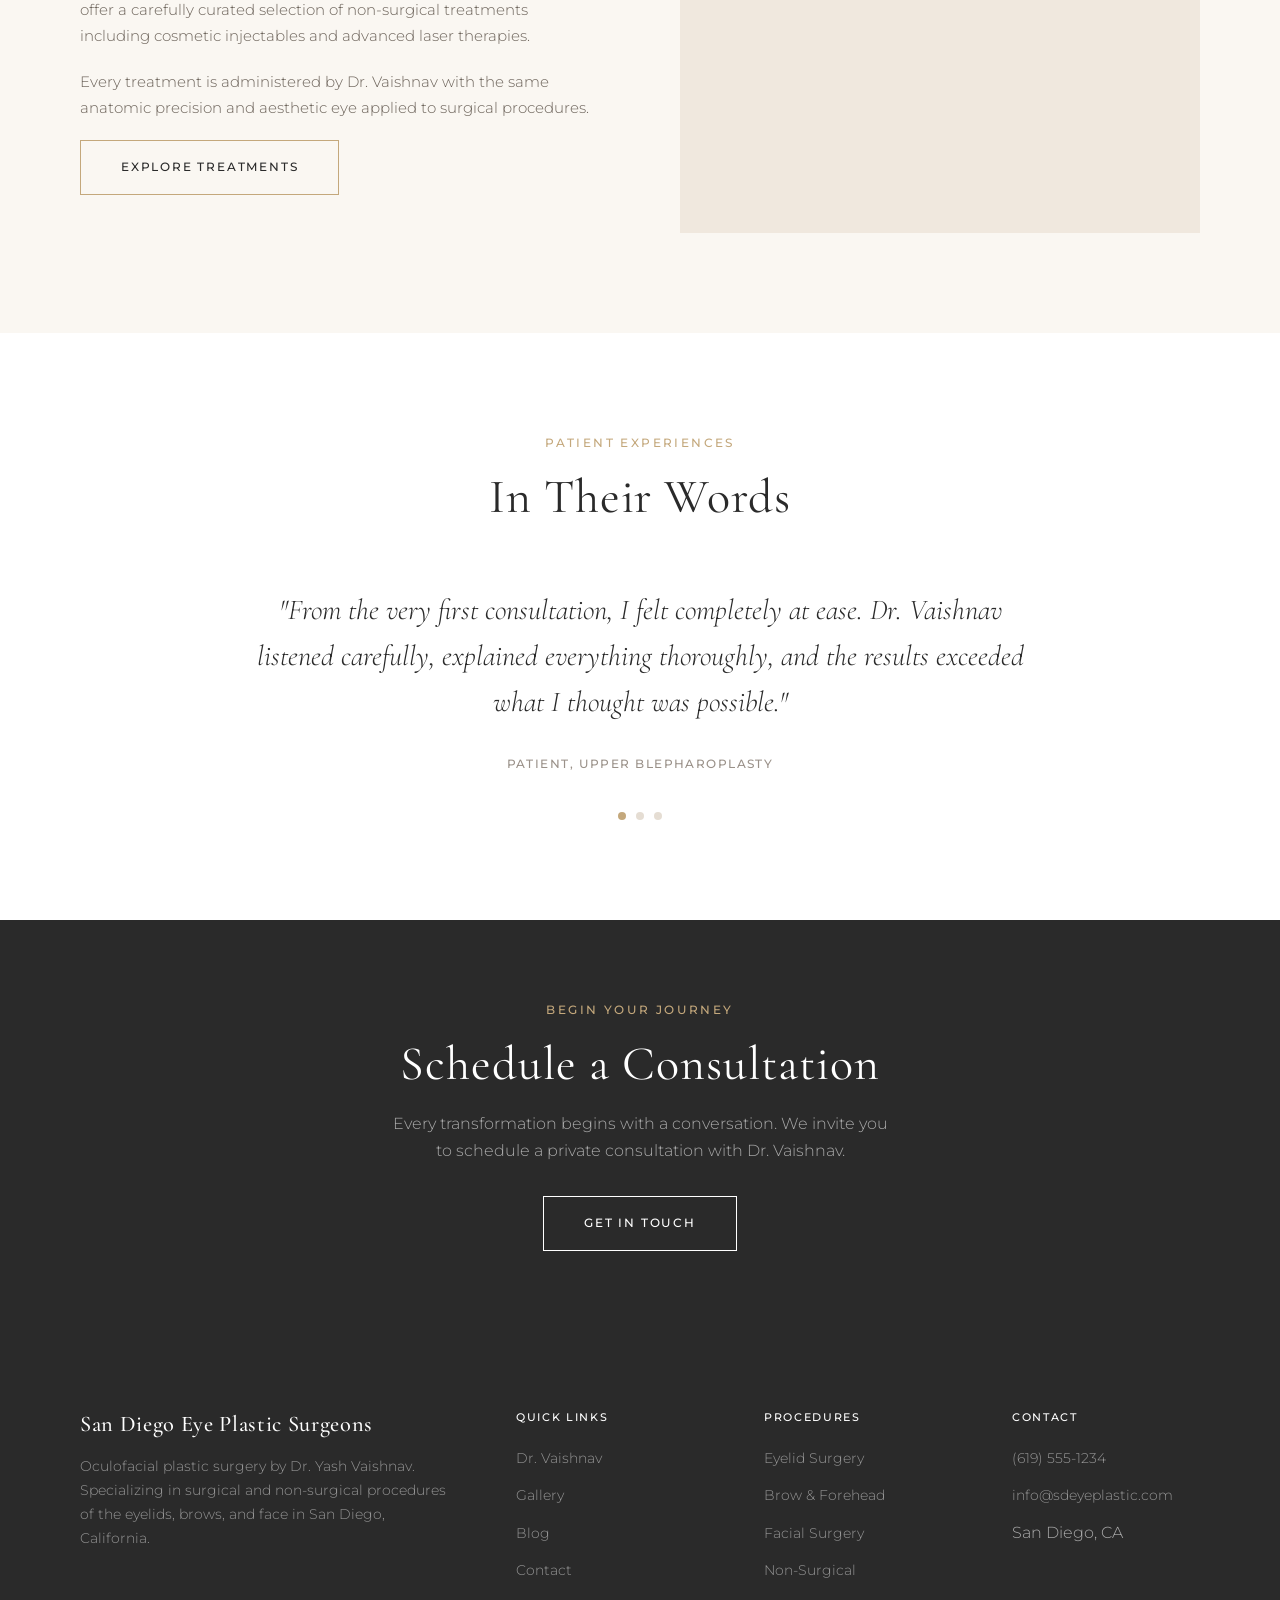
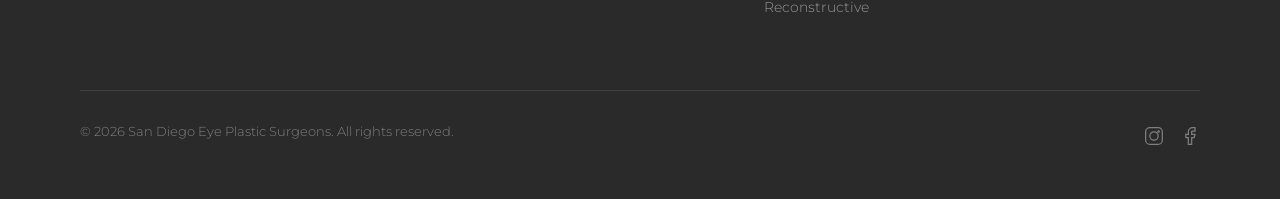
==== commit 5849c502: "Add credentials seal strip to Home and About pages Horizontal strip of institutional seals (Vanderbi" ====
--- a/index.html
+++ b/index.html
@@ -119,6 +119,22 @@
     </div>
   </section>
 
+  <!-- Credentials Strip -->
+  <section class="credentials fade-in">
+    <div class="container">
+      <div class="credentials__label">
+        <span class="subheading">Training & Affiliations</span>
+      </div>
+      <div class="credentials__strip">
+        <img src="images/seal-vanderbilt.png" alt="Vanderbilt University" class="credentials__seal">
+        <img src="images/seal-brown.png" alt="Brown University" class="credentials__seal">
+        <img src="images/seal-ucsd.png" alt="University of California San Diego" class="credentials__seal">
+        <img src="images/seal-asoprs.png" alt="American Society of Ophthalmic Plastic and Reconstructive Surgery" class="credentials__seal">
+        <img src="images/seal-abo.png" alt="American Board of Ophthalmology" class="credentials__seal">
+      </div>
+    </div>
+  </section>
+
   <!-- Non-Surgical Highlight -->
   <section class="section section--cream">
     <div class="container">
--- a/css/styles.css
+++ b/css/styles.css
@@ -948,6 +948,63 @@
   color: var(--gold);
 }
 
+/* --- Credentials Strip --- */
+.credentials {
+  padding: 60px 0;
+  background-color: var(--white);
+  border-top: 1px solid var(--border);
+  border-bottom: 1px solid var(--border);
+}
+
+.credentials__label {
+  text-align: center;
+  margin-bottom: 40px;
+}
+
+.credentials__strip {
+  display: flex;
+  justify-content: center;
+  align-items: center;
+  gap: 60px;
+  flex-wrap: wrap;
+}
+
+.credentials__seal {
+  width: 100px;
+  height: 100px;
+  object-fit: contain;
+  filter: grayscale(100%);
+  opacity: 0.3;
+  transition: opacity var(--transition), filter var(--transition);
+}
+
+.credentials__seal:hover {
+  opacity: 0.55;
+  filter: grayscale(60%);
+}
+
+@media (max-width: 768px) {
+  .credentials__strip {
+    gap: 36px;
+  }
+
+  .credentials__seal {
+    width: 72px;
+    height: 72px;
+  }
+}
+
+@media (max-width: 480px) {
+  .credentials__strip {
+    gap: 28px;
+  }
+
+  .credentials__seal {
+    width: 60px;
+    height: 60px;
+  }
+}
+
 /* --- Scroll Animations --- */
 .fade-in {
   opacity: 0;
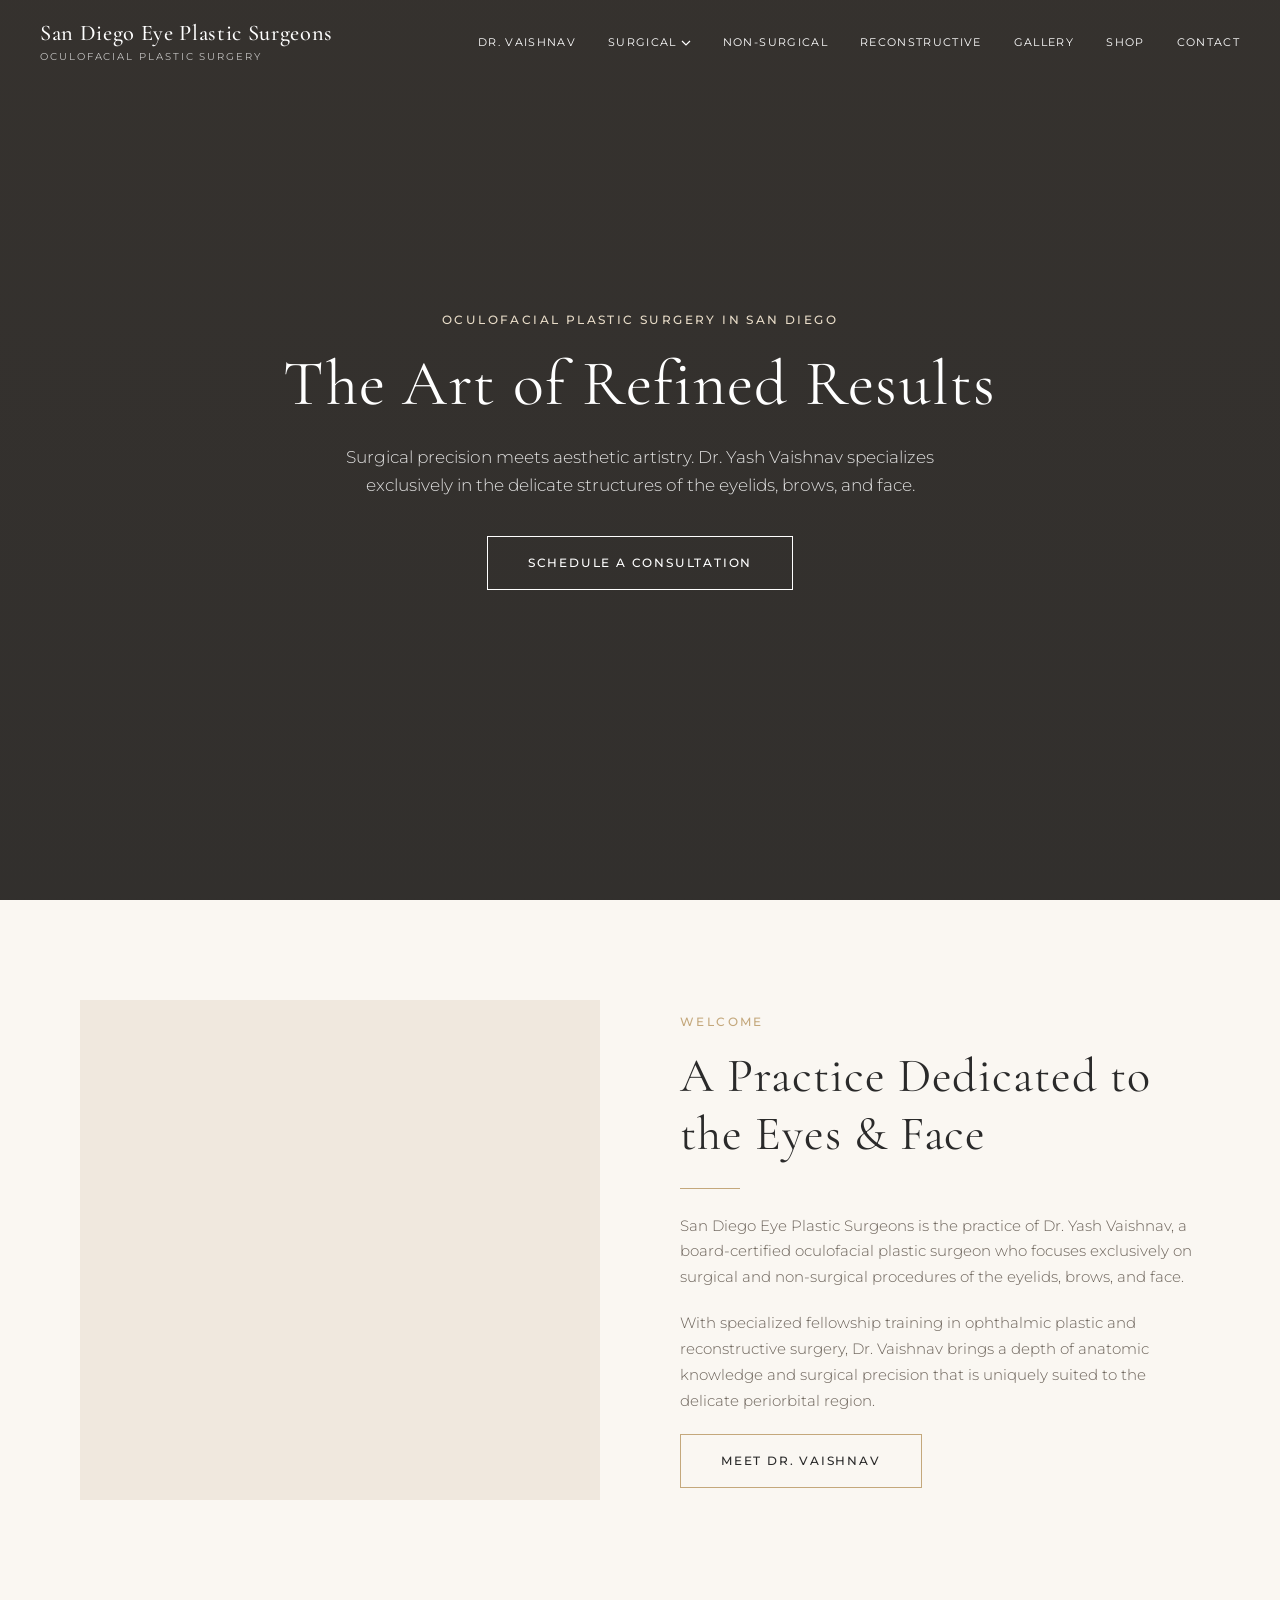
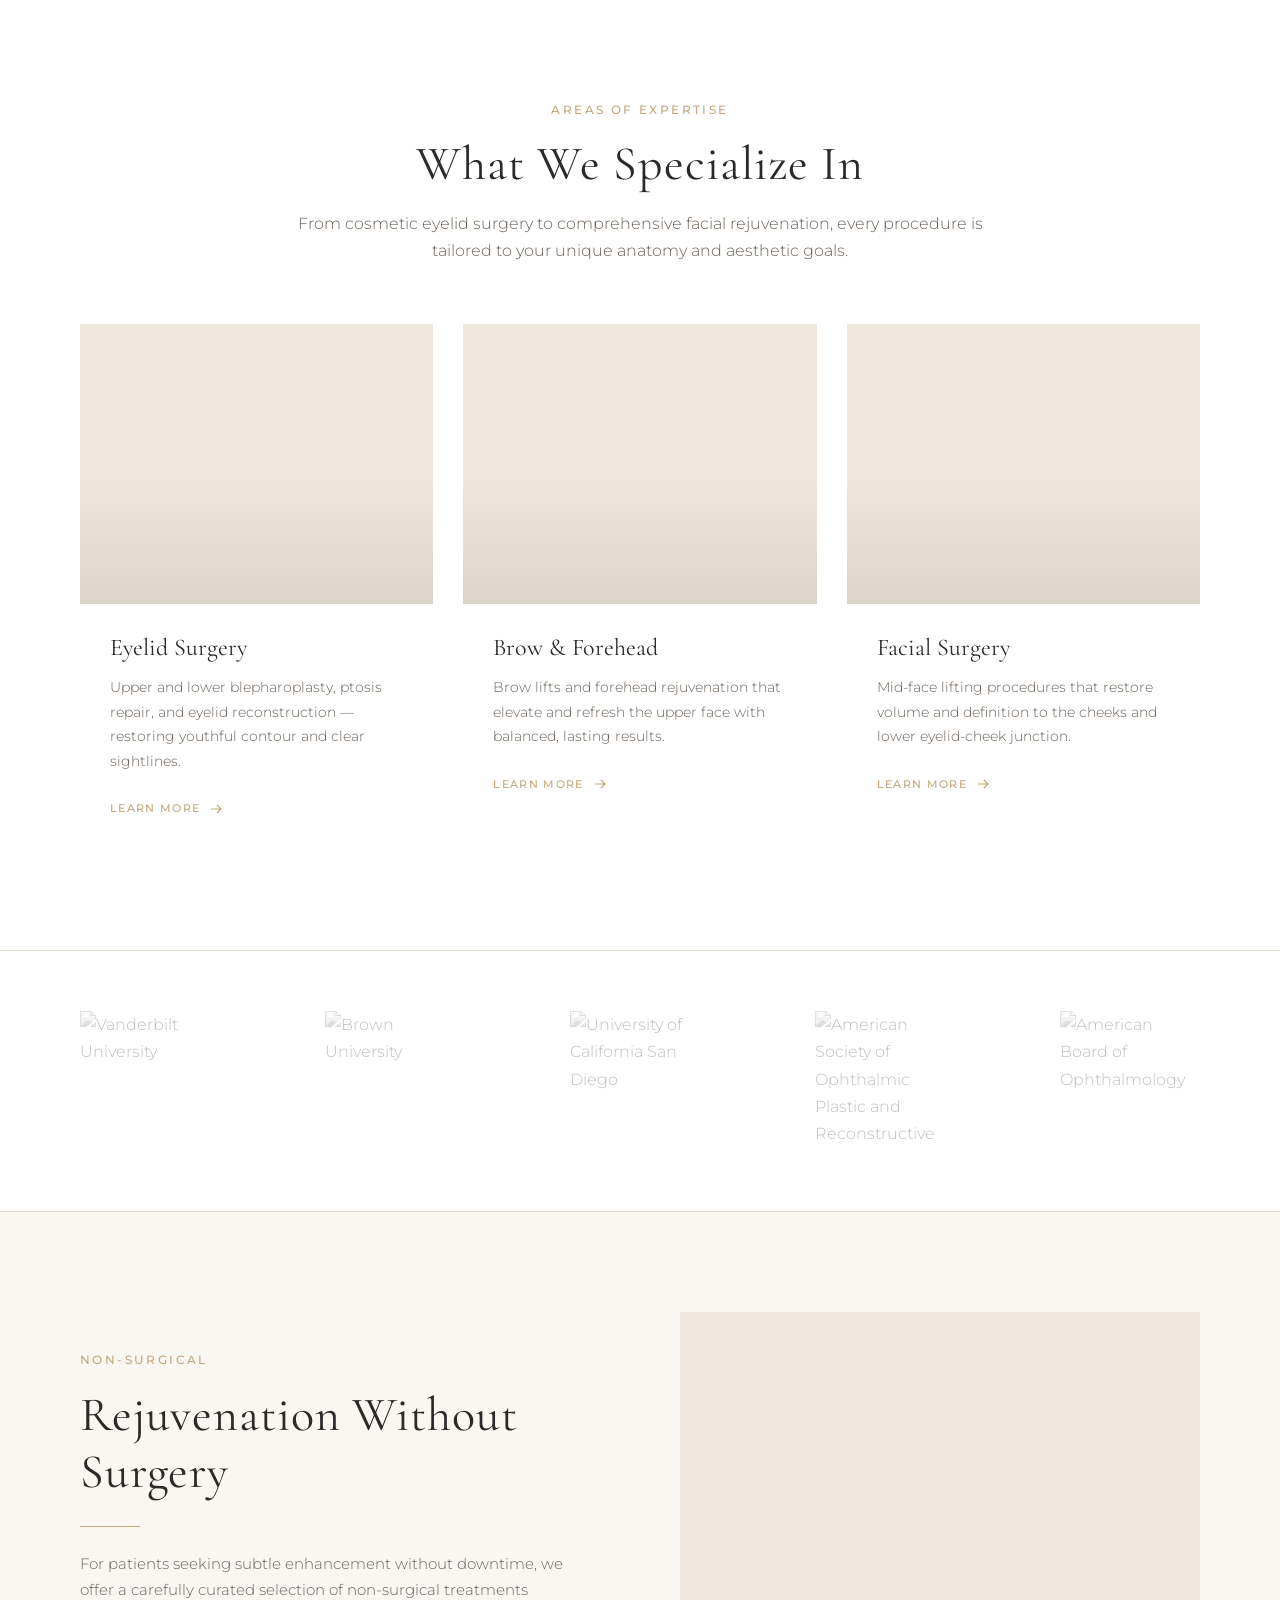
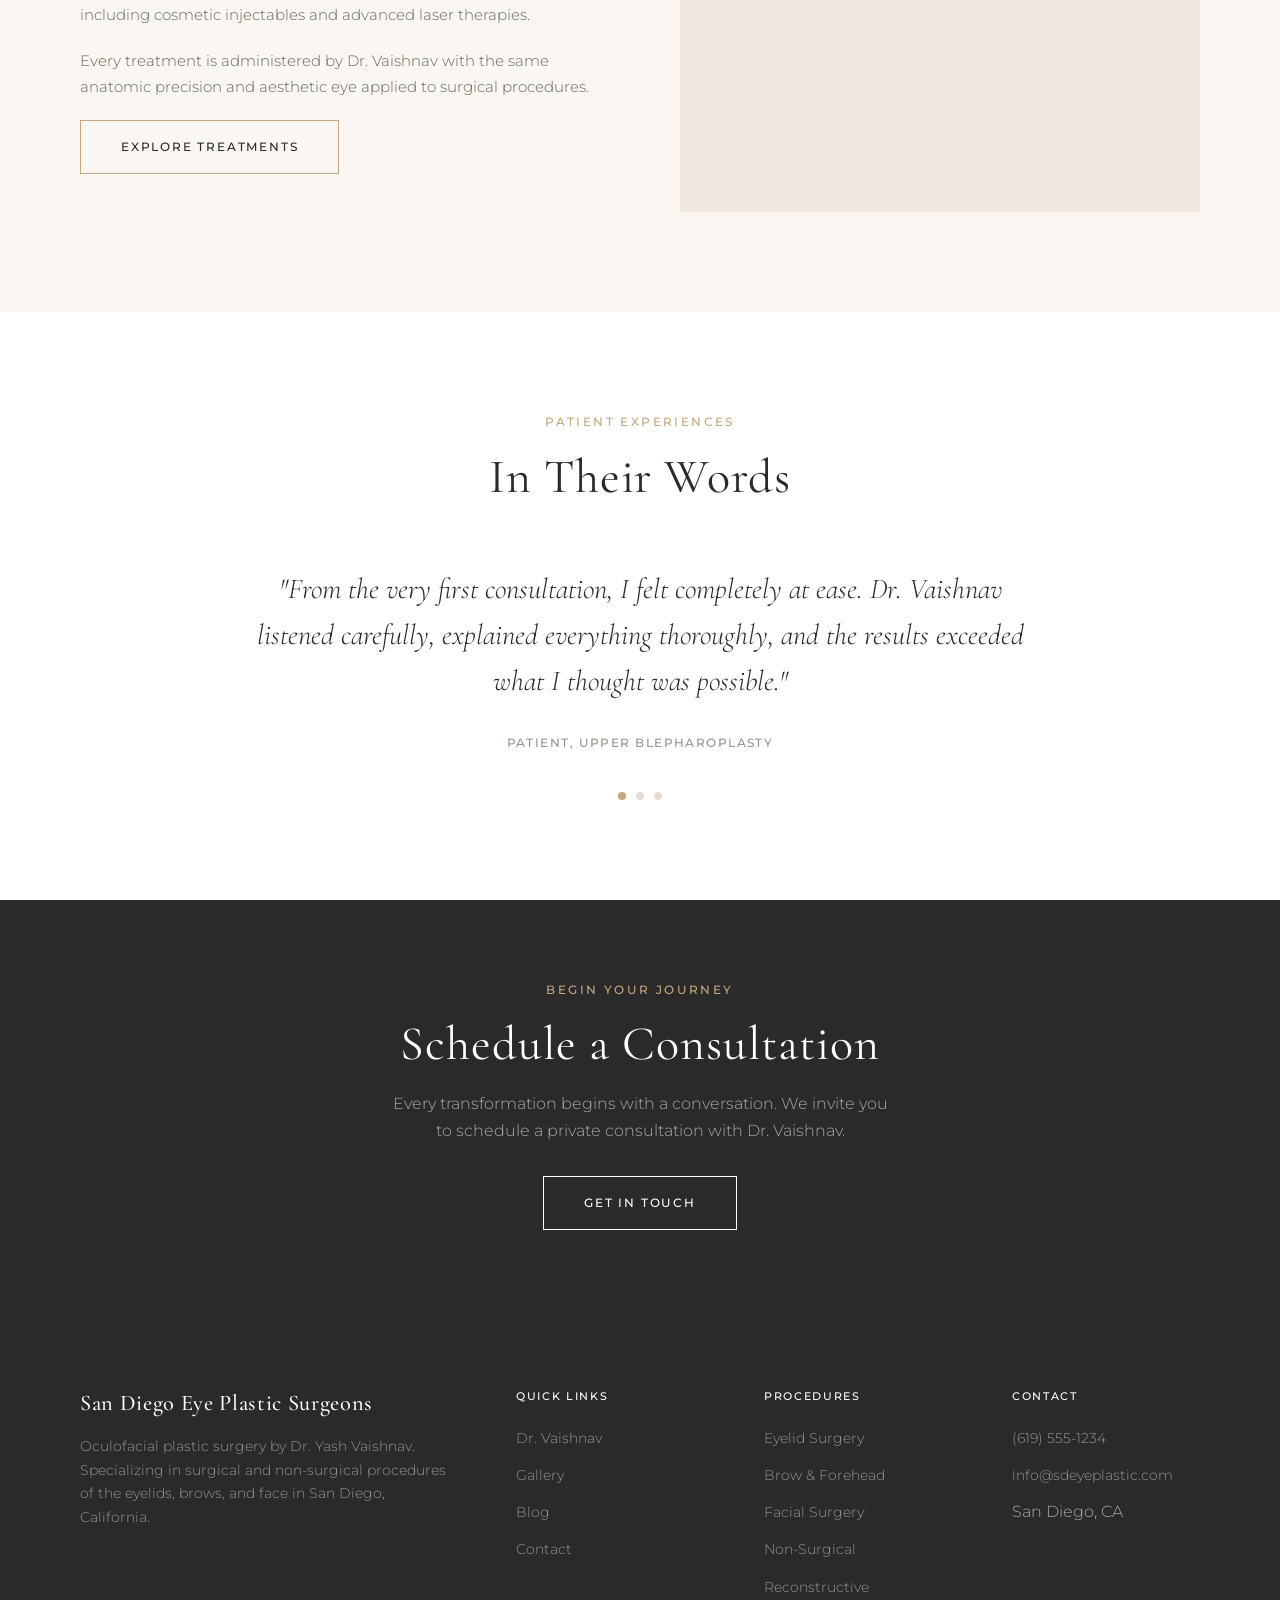
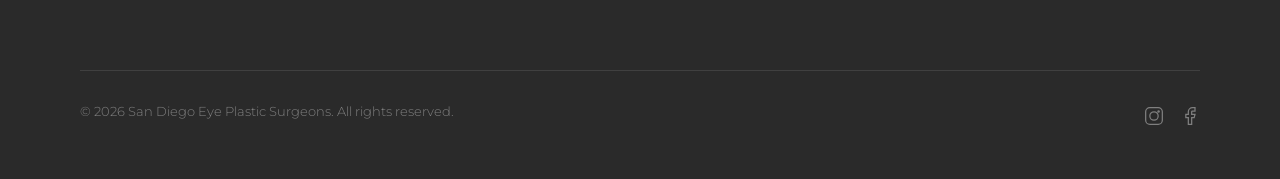
==== commit 1b2dd57d: "Update credentials strip: remove label, larger seals, full-width spacing Removed "Training & Affilia" ====
--- a/index.html
+++ b/index.html
@@ -122,9 +122,6 @@
   <!-- Credentials Strip -->
   <section class="credentials fade-in">
     <div class="container">
-      <div class="credentials__label">
-        <span class="subheading">Training & Affiliations</span>
-      </div>
       <div class="credentials__strip">
         <img src="images/seal-vanderbilt.png" alt="Vanderbilt University" class="credentials__seal">
         <img src="images/seal-brown.png" alt="Brown University" class="credentials__seal">
--- a/css/styles.css
+++ b/css/styles.css
@@ -956,22 +956,15 @@
   border-bottom: 1px solid var(--border);
 }
 
-.credentials__label {
-  text-align: center;
-  margin-bottom: 40px;
-}
-
 .credentials__strip {
   display: flex;
-  justify-content: center;
+  justify-content: space-between;
   align-items: center;
-  gap: 60px;
-  flex-wrap: wrap;
 }
 
 .credentials__seal {
-  width: 100px;
-  height: 100px;
+  width: 140px;
+  height: 140px;
   object-fit: contain;
   filter: grayscale(100%);
   opacity: 0.3;
@@ -985,23 +978,21 @@
 
 @media (max-width: 768px) {
   .credentials__strip {
-    gap: 36px;
+    flex-wrap: wrap;
+    justify-content: center;
+    gap: 32px;
   }
 
   .credentials__seal {
-    width: 72px;
-    height: 72px;
+    width: 90px;
+    height: 90px;
   }
 }
 
 @media (max-width: 480px) {
-  .credentials__strip {
-    gap: 28px;
-  }
-
   .credentials__seal {
-    width: 60px;
-    height: 60px;
+    width: 70px;
+    height: 70px;
   }
 }
 
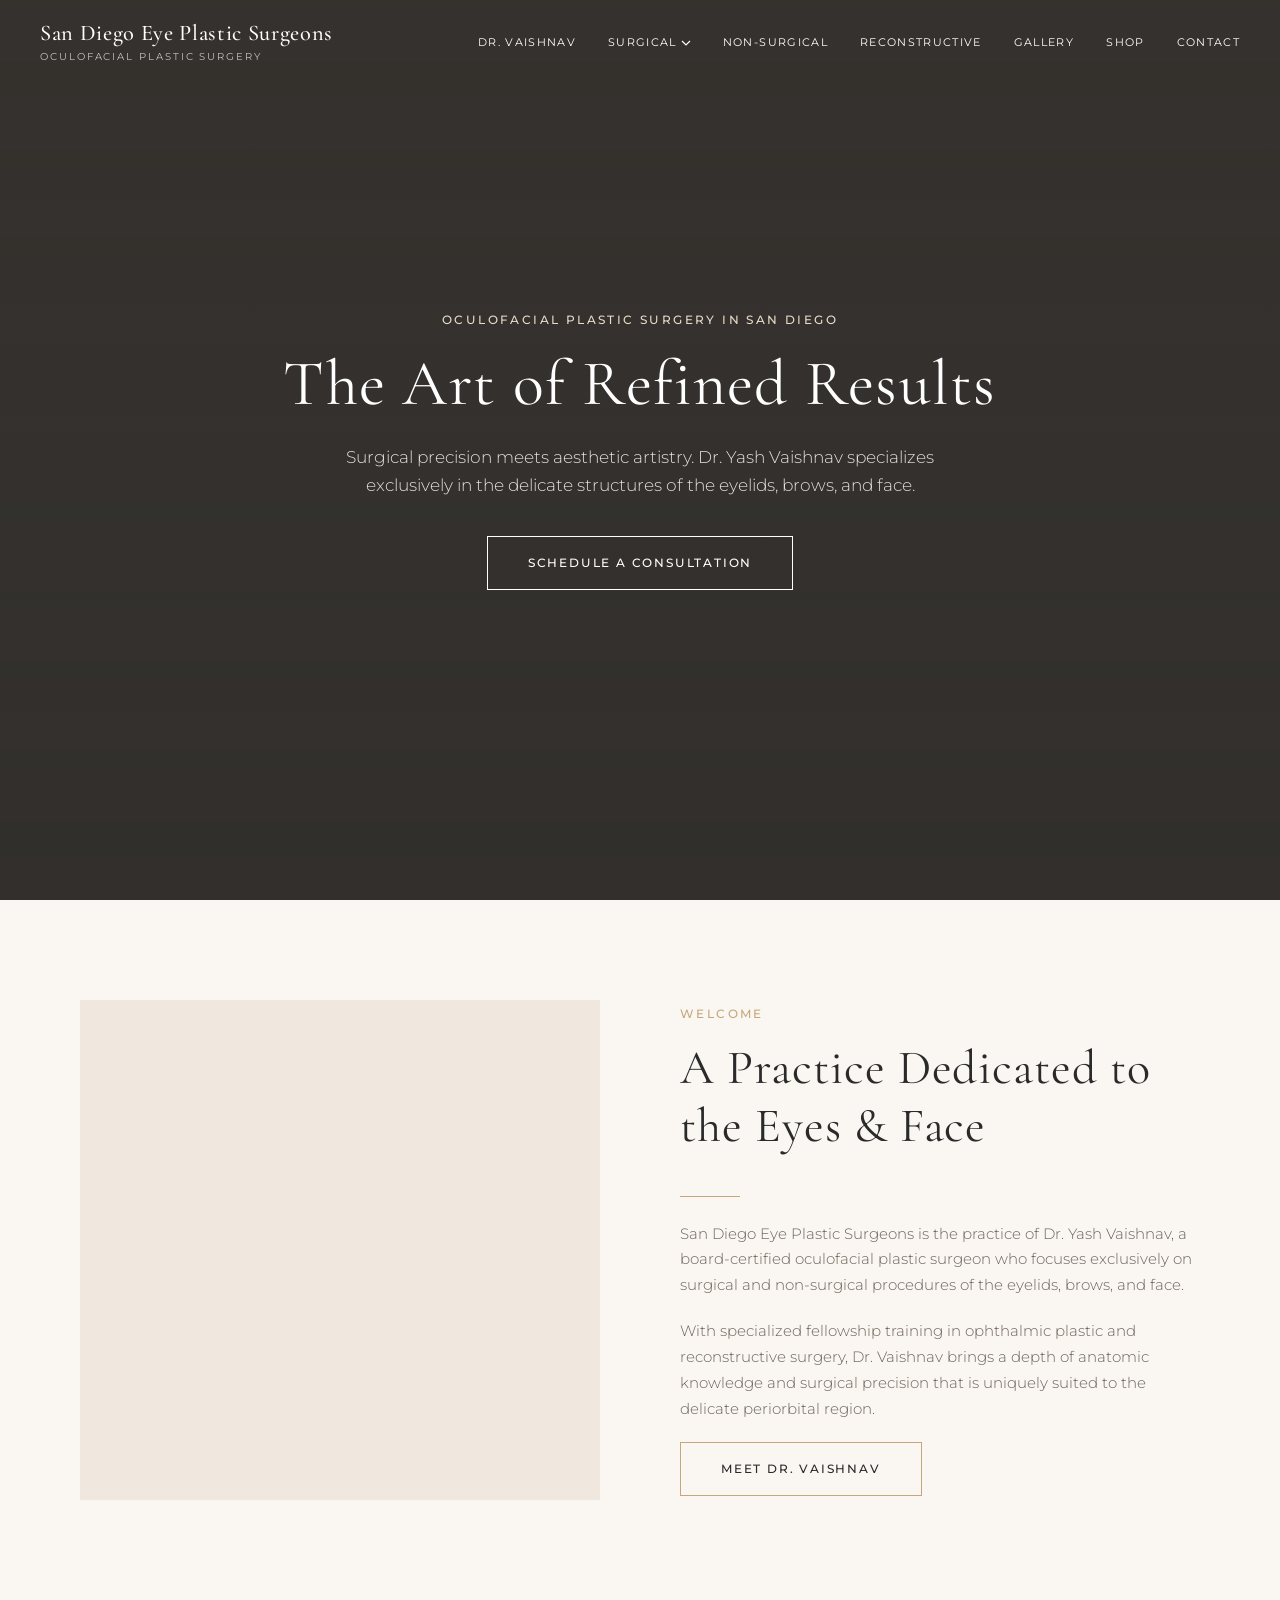
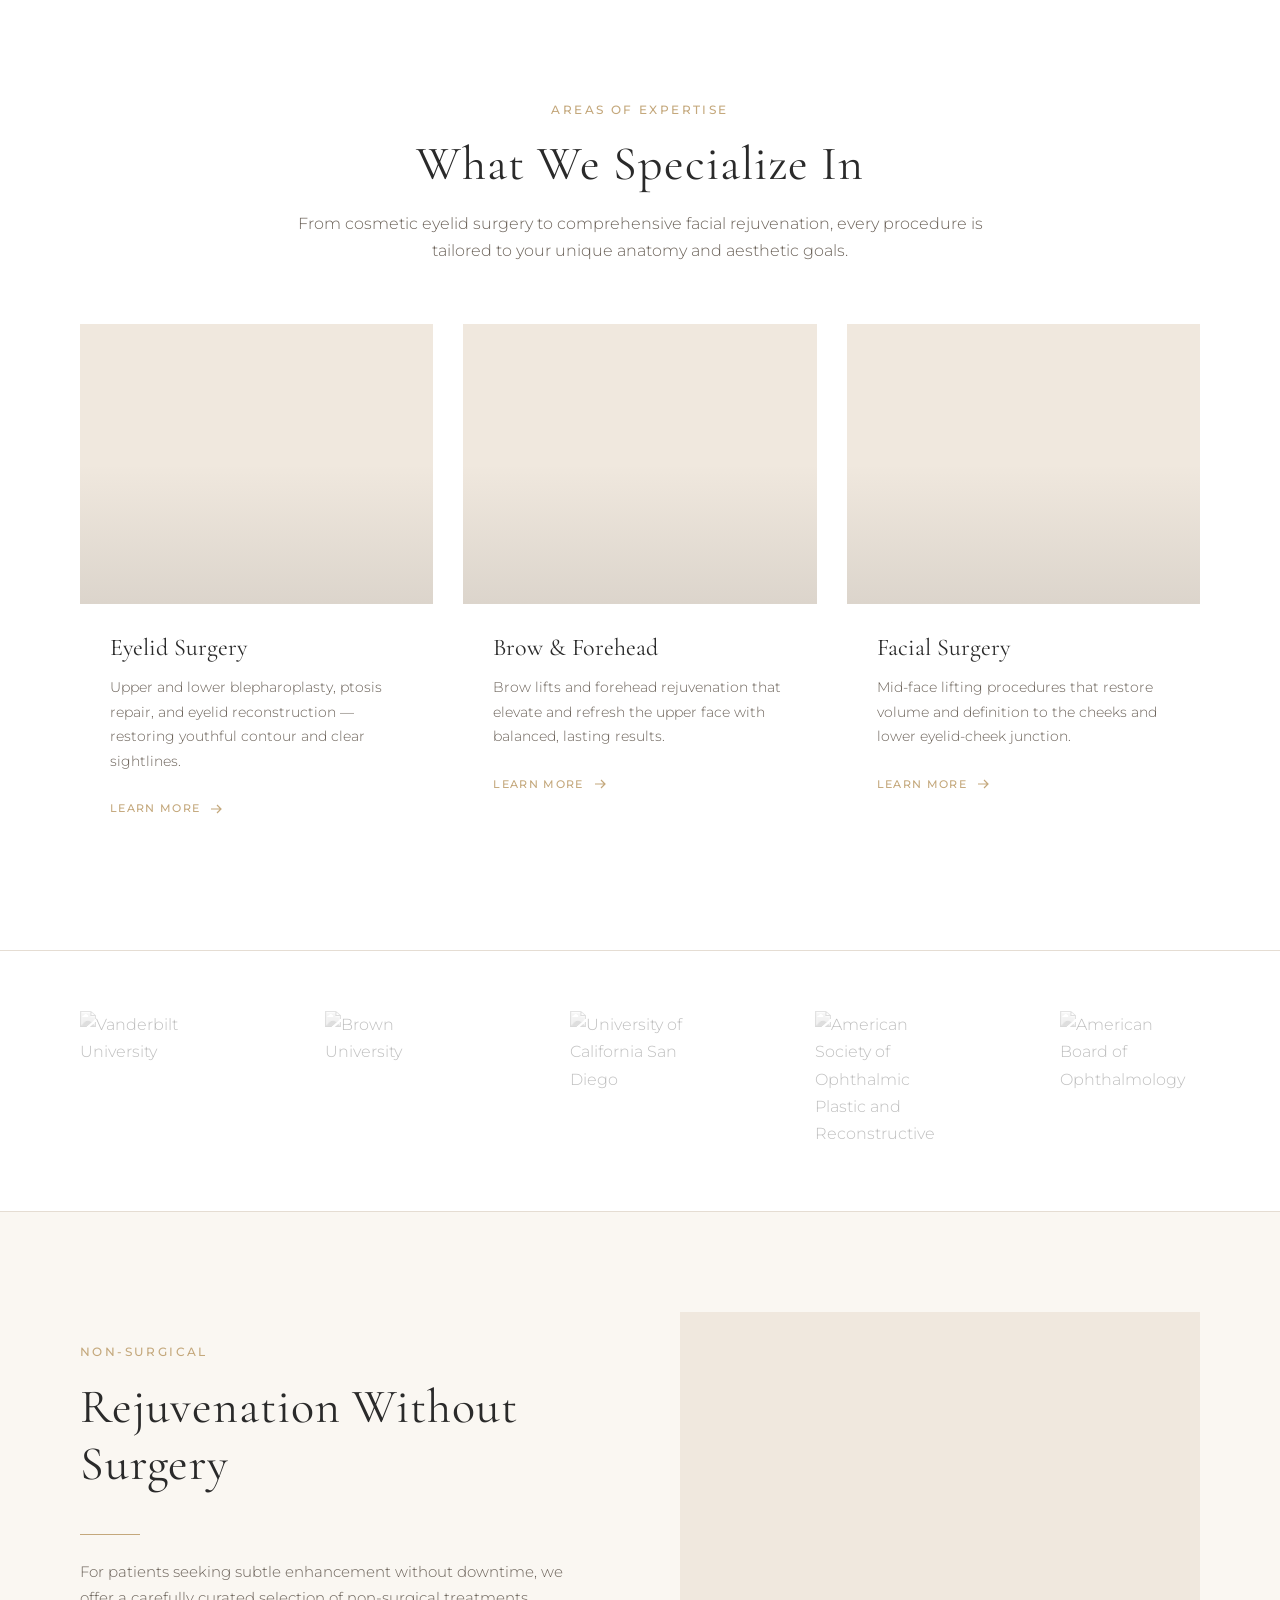
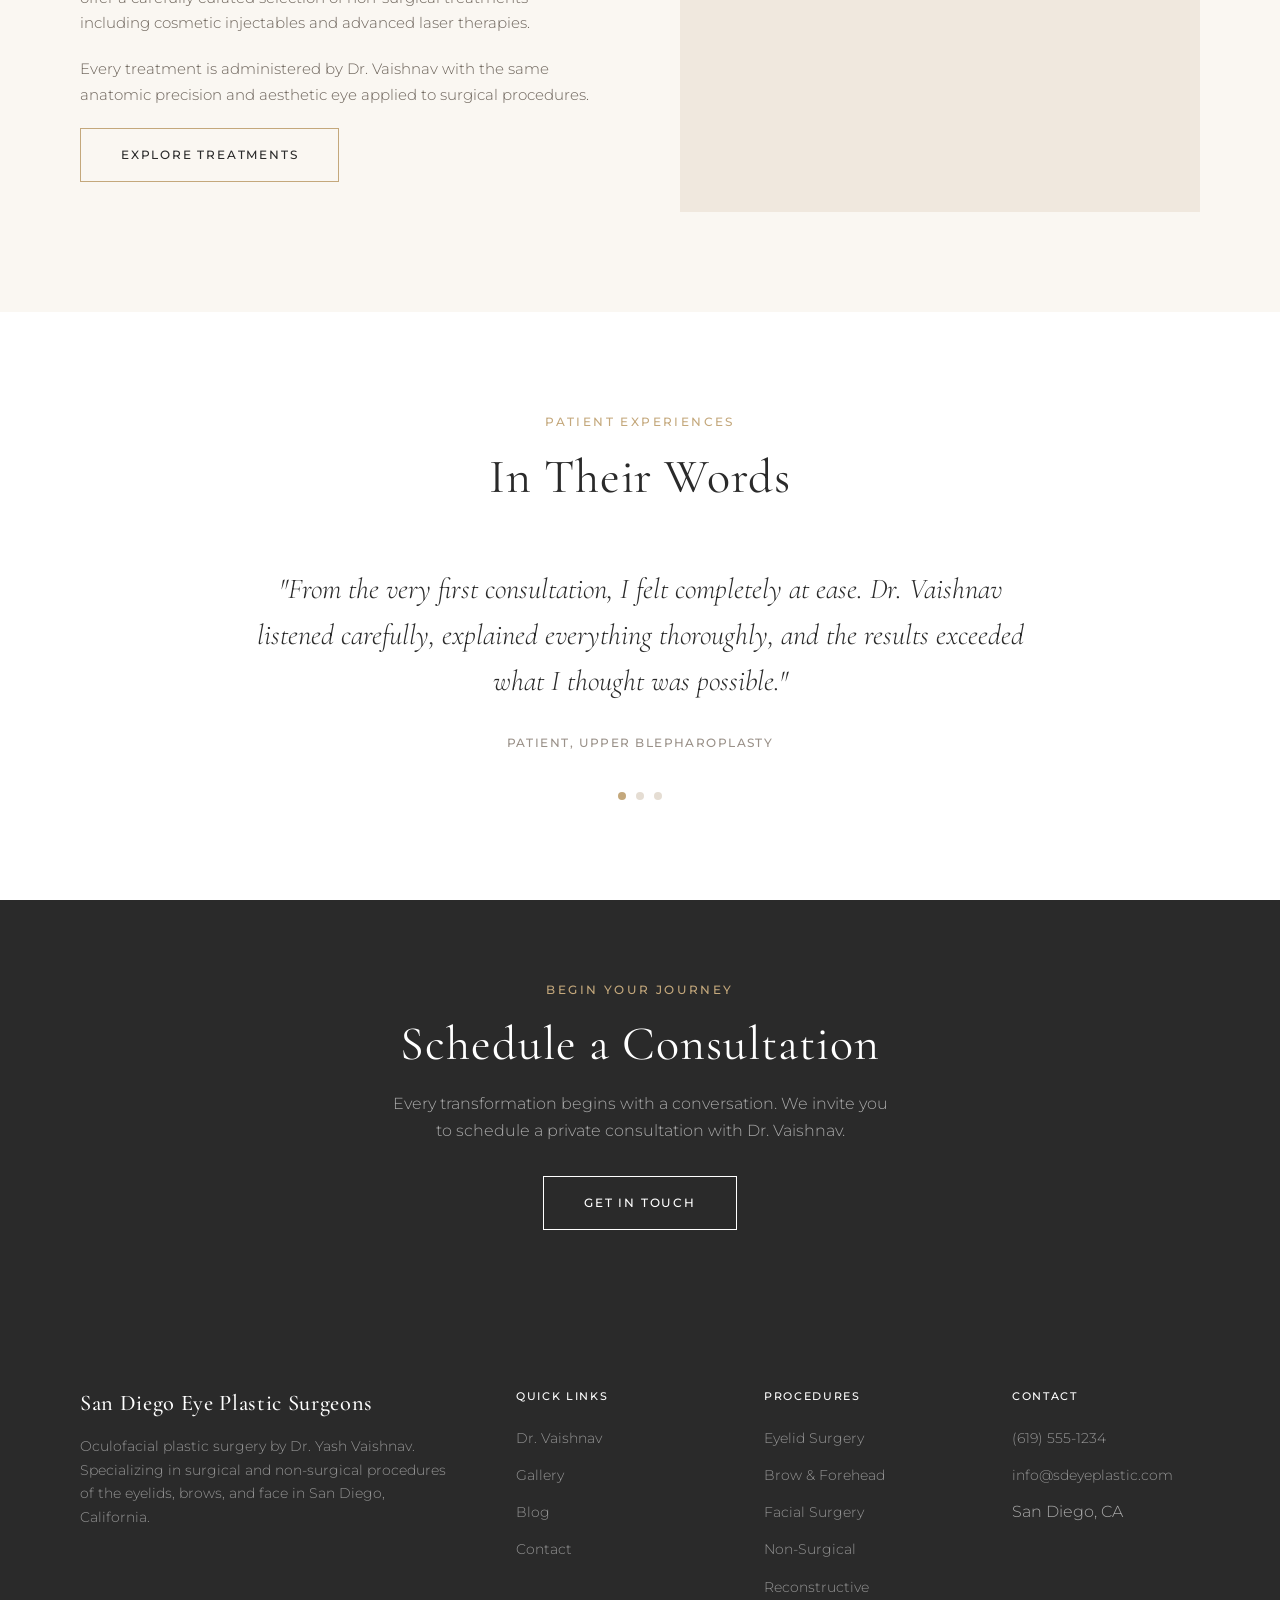
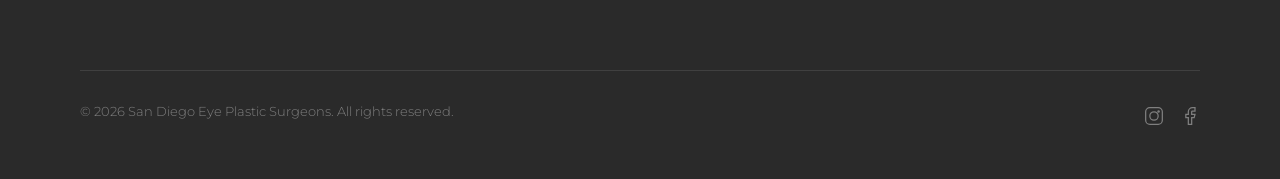
==== commit 77e78d8f: "Upgrade scroll animations to premium level - Parallax effect on hero background images (moves at 35%" ====
--- a/index.html
+++ b/index.html
@@ -59,11 +59,11 @@
   <!-- Introduction -->
   <section class="section section--cream">
     <div class="container">
-      <div class="two-col fade-in">
+      <div class="two-col img-reveal fade-in">
         <div class="two-col__image" style="background-image: url('images/intro-doctor.jpg');"></div>
         <div class="two-col__content">
           <span class="subheading">Welcome</span>
-          <h2>A Practice Dedicated to the Eyes & Face</h2>
+          <div class="text-reveal"><h2>A Practice Dedicated to the Eyes & Face</h2></div>
           <div class="divider"></div>
           <p>San Diego Eye Plastic Surgeons is the practice of Dr. Yash Vaishnav, a board-certified oculofacial plastic surgeon who focuses exclusively on surgical and non-surgical procedures of the eyelids, brows, and face.</p>
           <p>With specialized fellowship training in ophthalmic plastic and reconstructive surgery, Dr. Vaishnav brings a depth of anatomic knowledge and surgical precision that is uniquely suited to the delicate periorbital region.</p>
@@ -81,8 +81,8 @@
         <h2>What We Specialize In</h2>
         <p>From cosmetic eyelid surgery to comprehensive facial rejuvenation, every procedure is tailored to your unique anatomy and aesthetic goals.</p>
       </div>
-      <div class="services-grid">
-        <div class="service-card fade-in">
+      <div class="services-grid stagger-children">
+        <div class="service-card">
           <div class="service-card__image" style="background-image: url('images/service-eyelid.jpg');"></div>
           <div class="service-card__body">
             <h3>Eyelid Surgery</h3>
@@ -93,7 +93,7 @@
             </a>
           </div>
         </div>
-        <div class="service-card fade-in">
+        <div class="service-card">
           <div class="service-card__image" style="background-image: url('images/service-brow.jpg');"></div>
           <div class="service-card__body">
             <h3>Brow & Forehead</h3>
@@ -104,7 +104,7 @@
             </a>
           </div>
         </div>
-        <div class="service-card fade-in">
+        <div class="service-card">
           <div class="service-card__image" style="background-image: url('images/service-face.jpg');"></div>
           <div class="service-card__body">
             <h3>Facial Surgery</h3>
@@ -135,11 +135,11 @@
   <!-- Non-Surgical Highlight -->
   <section class="section section--cream">
     <div class="container">
-      <div class="two-col two-col--reverse fade-in">
+      <div class="two-col two-col--reverse img-reveal fade-in">
         <div class="two-col__image" style="background-image: url('images/non-surgical-preview.jpg');"></div>
         <div class="two-col__content">
           <span class="subheading">Non-Surgical</span>
-          <h2>Rejuvenation Without Surgery</h2>
+          <div class="text-reveal"><h2>Rejuvenation Without Surgery</h2></div>
           <div class="divider"></div>
           <p>For patients seeking subtle enhancement without downtime, we offer a carefully curated selection of non-surgical treatments including cosmetic injectables and advanced laser therapies.</p>
           <p>Every treatment is administered by Dr. Vaishnav with the same anatomic precision and aesthetic eye applied to surgical procedures.</p>
--- a/css/styles.css
+++ b/css/styles.css
@@ -997,10 +997,13 @@
 }
 
 /* --- Scroll Animations --- */
+
+/* Base fade-in */
 .fade-in {
   opacity: 0;
-  transform: translateY(30px);
-  transition: opacity 0.8s ease, transform 0.8s ease;
+  transform: translateY(40px);
+  transition: opacity 1s cubic-bezier(0.25, 0.1, 0.25, 1),
+              transform 1s cubic-bezier(0.25, 0.1, 0.25, 1);
 }
 
 .fade-in.visible {
@@ -1010,8 +1013,9 @@
 
 .fade-in-left {
   opacity: 0;
-  transform: translateX(-30px);
-  transition: opacity 0.8s ease, transform 0.8s ease;
+  transform: translateX(-50px);
+  transition: opacity 1s cubic-bezier(0.25, 0.1, 0.25, 1),
+              transform 1s cubic-bezier(0.25, 0.1, 0.25, 1);
 }
 
 .fade-in-left.visible {
@@ -1021,13 +1025,185 @@
 
 .fade-in-right {
   opacity: 0;
-  transform: translateX(30px);
-  transition: opacity 0.8s ease, transform 0.8s ease;
+  transform: translateX(50px);
+  transition: opacity 1s cubic-bezier(0.25, 0.1, 0.25, 1),
+              transform 1s cubic-bezier(0.25, 0.1, 0.25, 1);
 }
 
 .fade-in-right.visible {
   opacity: 1;
   transform: translateX(0);
+}
+
+/* Staggered children — grid items animate in sequence */
+.stagger-children > * {
+  opacity: 0;
+  transform: translateY(40px);
+  transition: opacity 0.8s cubic-bezier(0.25, 0.1, 0.25, 1),
+              transform 0.8s cubic-bezier(0.25, 0.1, 0.25, 1);
+}
+
+.stagger-children.visible > *:nth-child(1) { transition-delay: 0s; }
+.stagger-children.visible > *:nth-child(2) { transition-delay: 0.15s; }
+.stagger-children.visible > *:nth-child(3) { transition-delay: 0.3s; }
+.stagger-children.visible > *:nth-child(4) { transition-delay: 0.45s; }
+.stagger-children.visible > *:nth-child(5) { transition-delay: 0.6s; }
+.stagger-children.visible > *:nth-child(6) { transition-delay: 0.75s; }
+.stagger-children.visible > *:nth-child(7) { transition-delay: 0.9s; }
+.stagger-children.visible > *:nth-child(8) { transition-delay: 1.05s; }
+
+.stagger-children.visible > * {
+  opacity: 1;
+  transform: translateY(0);
+}
+
+/* Text reveal — heading slides up through a clip mask */
+.text-reveal {
+  overflow: hidden;
+}
+
+.text-reveal > * {
+  transform: translateY(105%);
+  transition: transform 0.9s cubic-bezier(0.22, 1, 0.36, 1);
+}
+
+.text-reveal.visible > * {
+  transform: translateY(0);
+}
+
+/* Parallax hero — background moves slower than scroll */
+.hero__bg {
+  will-change: transform;
+  transition: none;
+}
+
+/* Image scale — subtle zoom on scroll into view */
+.img-reveal {
+  overflow: hidden;
+}
+
+.img-reveal > .two-col__image,
+.img-reveal > .service-card__image,
+.img-reveal .img-reveal__inner {
+  transform: scale(1.08);
+  transition: transform 1.4s cubic-bezier(0.25, 0.1, 0.25, 1);
+}
+
+.img-reveal.visible > .two-col__image,
+.img-reveal.visible > .service-card__image,
+.img-reveal.visible .img-reveal__inner {
+  transform: scale(1);
+}
+
+/* Horizontal line grow */
+.divider {
+  transform-origin: left;
+  transform: scaleX(0);
+  transition: transform 0.8s cubic-bezier(0.22, 1, 0.36, 1) 0.3s;
+}
+
+.visible .divider,
+.fade-in.visible .divider {
+  transform: scaleX(1);
+}
+
+/* Smooth testimonial crossfade */
+.testimonial {
+  display: block;
+  position: absolute;
+  top: 0;
+  left: 0;
+  right: 0;
+  opacity: 0;
+  transform: translateY(12px);
+  transition: opacity 0.6s ease, transform 0.6s ease;
+  pointer-events: none;
+}
+
+.testimonial.active {
+  position: relative;
+  opacity: 1;
+  transform: translateY(0);
+  pointer-events: auto;
+}
+
+.testimonial-slider {
+  position: relative;
+}
+
+/* CTA banner text fade-up */
+.cta-banner .fade-in {
+  opacity: 0;
+  transform: translateY(30px);
+}
+
+.cta-banner .fade-in.visible {
+  opacity: 1;
+  transform: translateY(0);
+}
+
+/* Credentials seal stagger */
+.credentials__strip {
+  overflow: hidden;
+}
+
+.credentials.visible .credentials__seal {
+  animation: sealReveal 0.6s cubic-bezier(0.25, 0.1, 0.25, 1) forwards;
+}
+
+.credentials.visible .credentials__seal:nth-child(1) { animation-delay: 0s; }
+.credentials.visible .credentials__seal:nth-child(2) { animation-delay: 0.1s; }
+.credentials.visible .credentials__seal:nth-child(3) { animation-delay: 0.2s; }
+.credentials.visible .credentials__seal:nth-child(4) { animation-delay: 0.3s; }
+.credentials.visible .credentials__seal:nth-child(5) { animation-delay: 0.4s; }
+
+@keyframes sealReveal {
+  from {
+    opacity: 0;
+    transform: translateY(20px);
+  }
+  to {
+    opacity: 0.3;
+    transform: translateY(0);
+  }
+}
+
+/* Initially hide seals for animation */
+.credentials .credentials__seal {
+  opacity: 0;
+}
+
+/* Prefers reduced motion — respect accessibility */
+@media (prefers-reduced-motion: reduce) {
+  .fade-in,
+  .fade-in-left,
+  .fade-in-right,
+  .stagger-children > *,
+  .text-reveal > *,
+  .img-reveal > .two-col__image,
+  .img-reveal > .service-card__image,
+  .img-reveal .img-reveal__inner,
+  .testimonial,
+  .cta-banner .fade-in {
+    transition: none !important;
+    animation: none !important;
+    transform: none !important;
+    opacity: 1 !important;
+  }
+
+  .divider {
+    transform: scaleX(1) !important;
+    transition: none !important;
+  }
+
+  .credentials .credentials__seal {
+    opacity: 0.3 !important;
+    animation: none !important;
+  }
+
+  .hero__bg {
+    transform: none !important;
+  }
 }
 
 /* --- Procedure Detail Page --- */
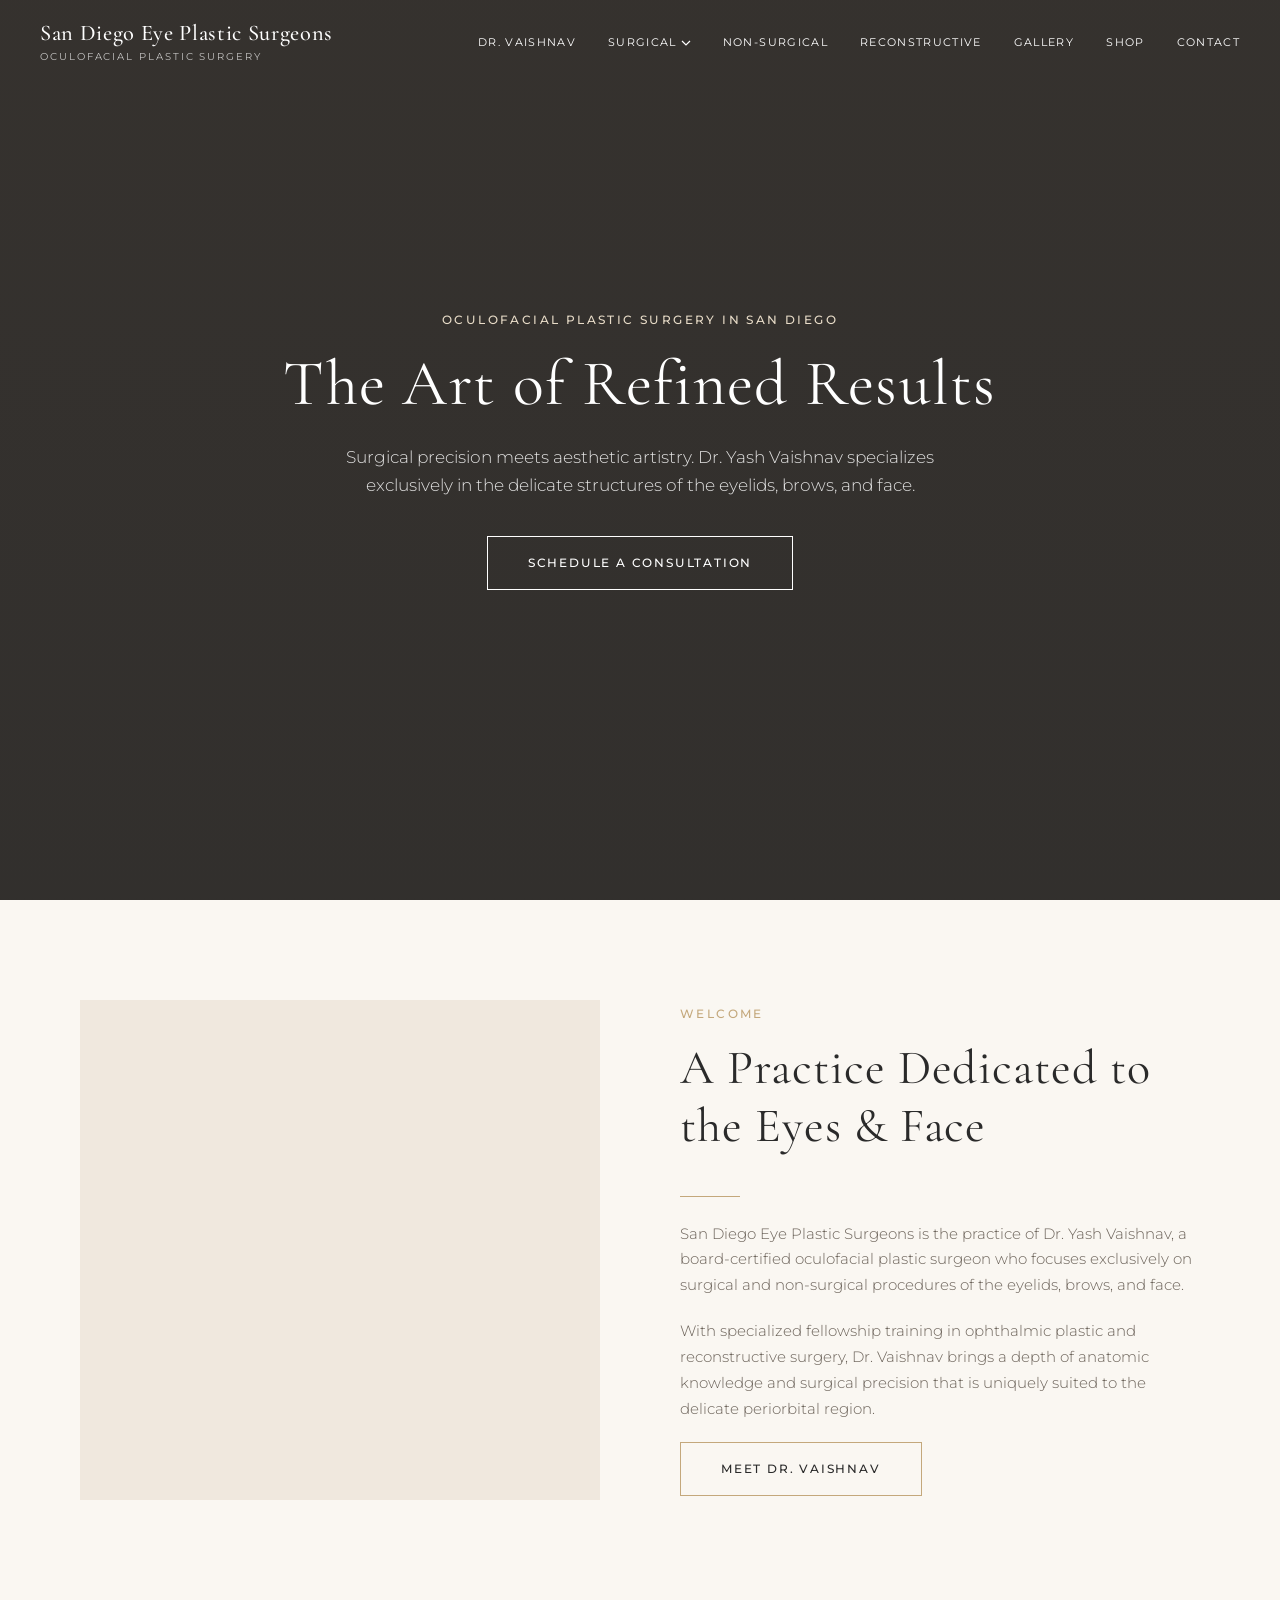
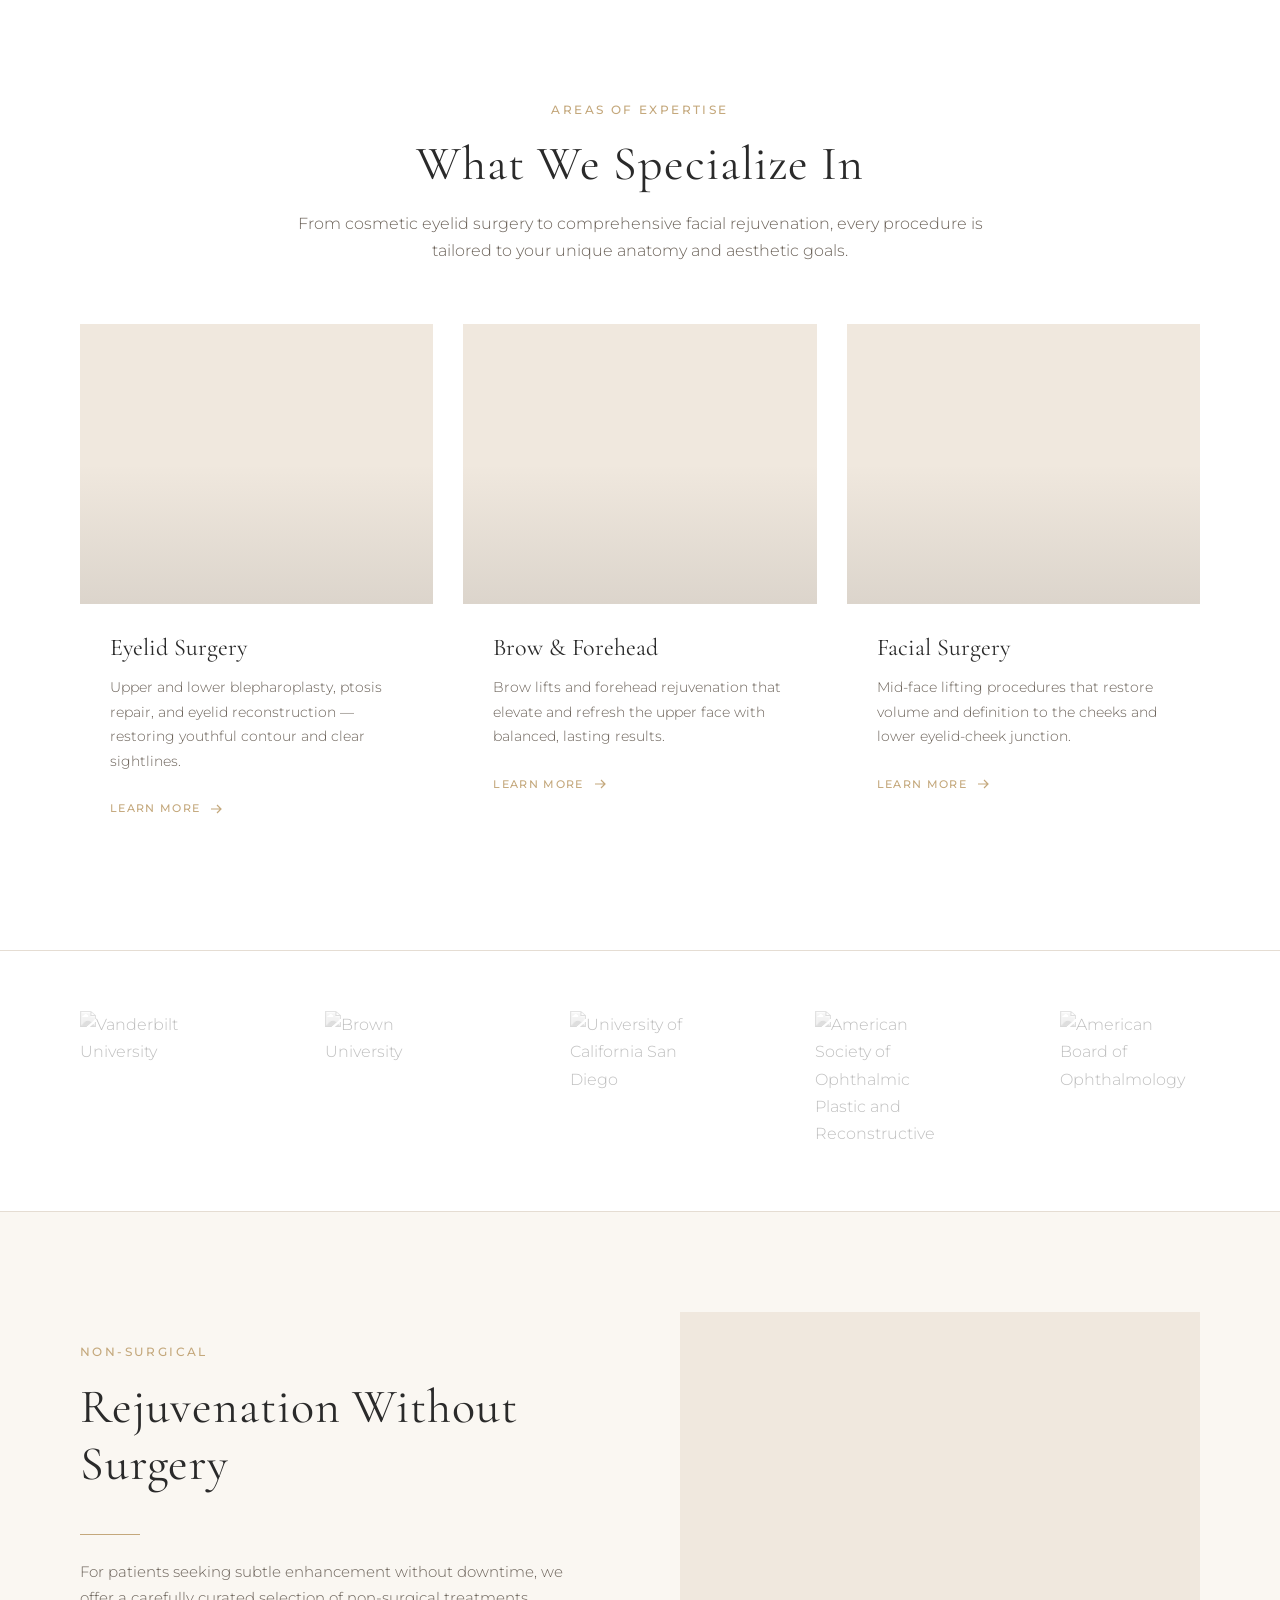
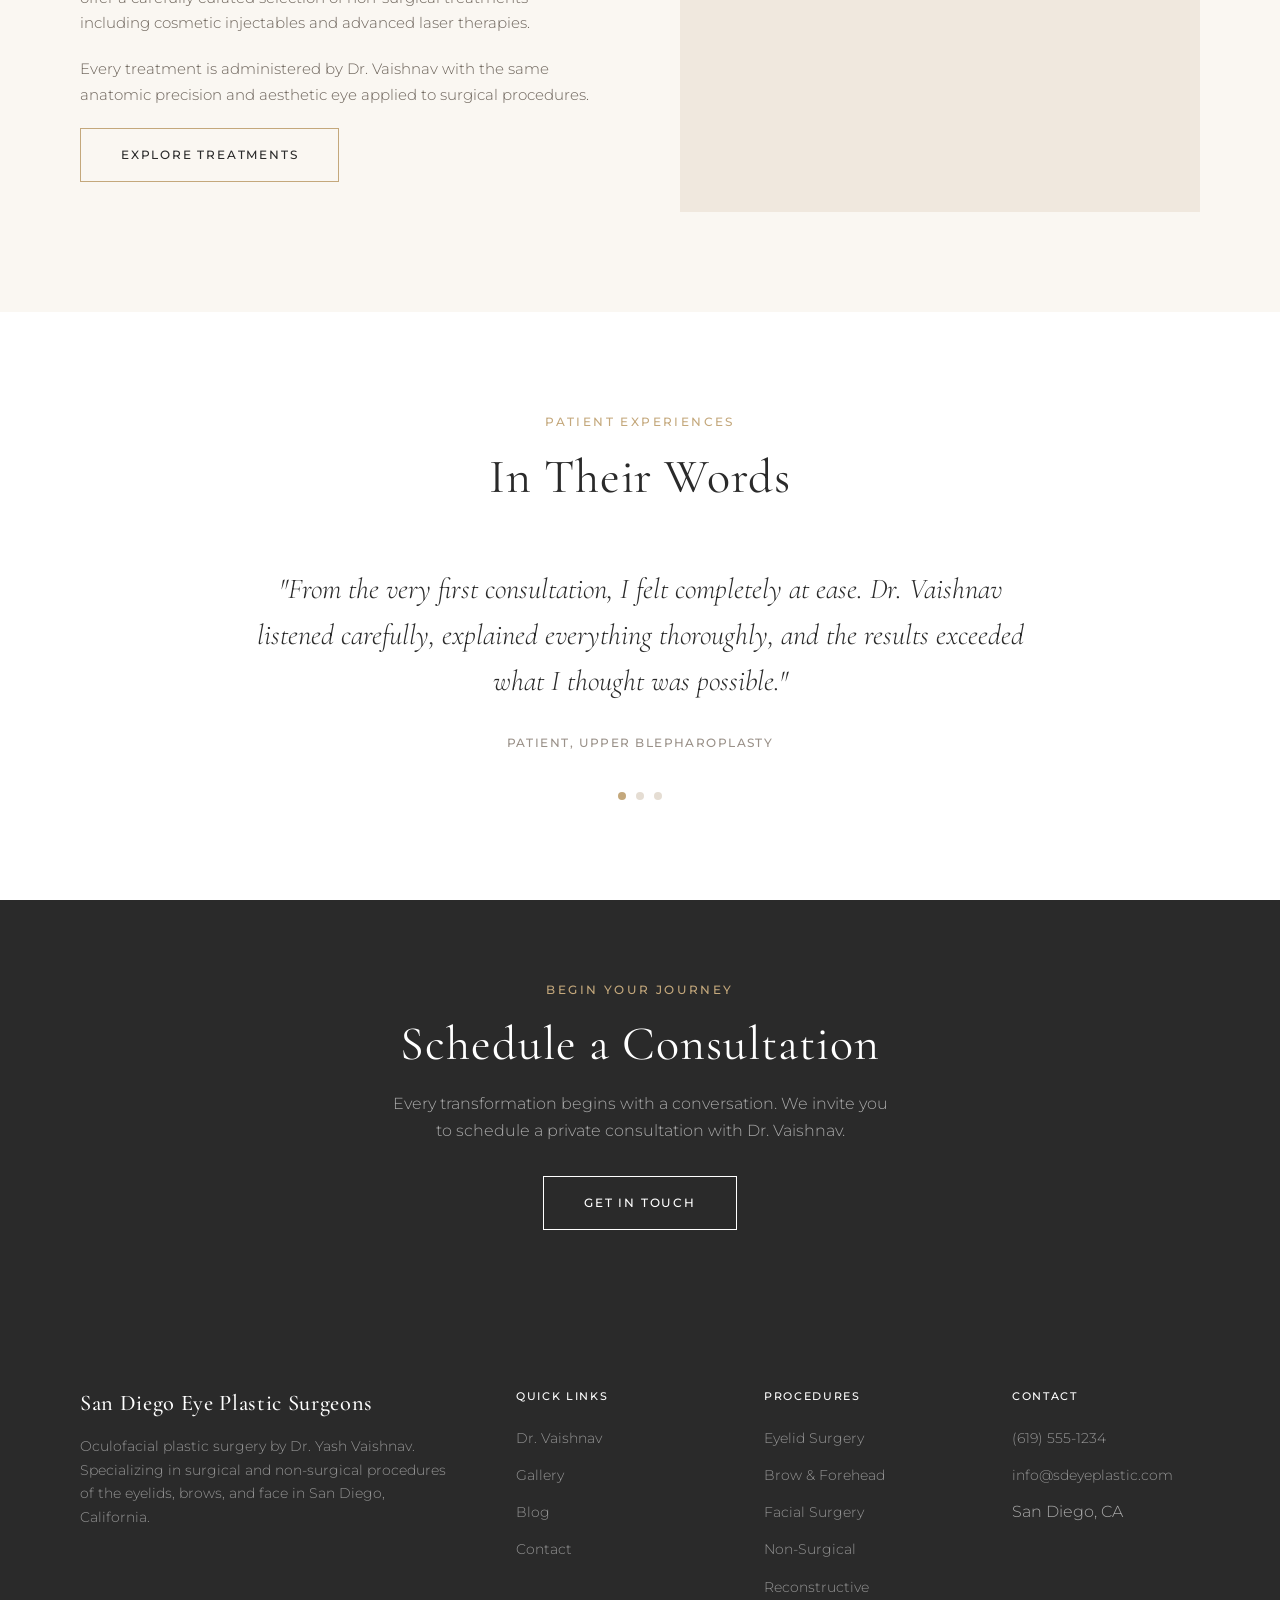
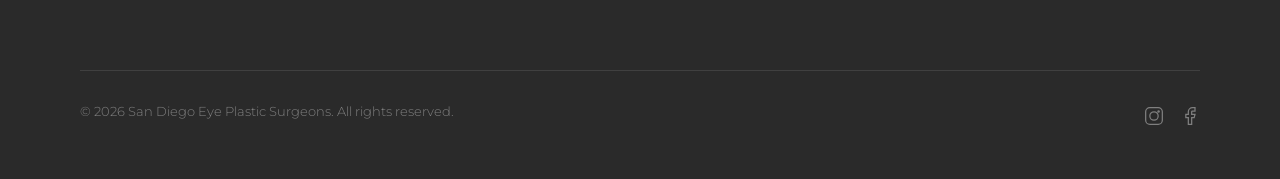
==== commit 4367a7d6: "Convert home page hero to video background Hero section now uses an MP4 video with autoplay, muted, " ====
--- a/index.html
+++ b/index.html
@@ -46,7 +46,9 @@
 
   <!-- Hero -->
   <section class="hero">
-    <div class="hero__bg" style="background-image: url('images/hero-home.jpg');"></div>
+    <video class="hero__video" autoplay muted loop playsinline poster="images/hero-home.jpg">
+      <source src="images/hero-home.mp4" type="video/mp4">
+    </video>
     <div class="hero__overlay"></div>
     <div class="hero__content">
       <span class="subheading">Oculofacial Plastic Surgery in San Diego</span>
@@ -59,7 +61,7 @@
   <!-- Introduction -->
   <section class="section section--cream">
     <div class="container">
-      <div class="two-col img-reveal fade-in">
+      <div class="two-col img-reveal slide-sides">
         <div class="two-col__image" style="background-image: url('images/intro-doctor.jpg');"></div>
         <div class="two-col__content">
           <span class="subheading">Welcome</span>
@@ -135,7 +137,7 @@
   <!-- Non-Surgical Highlight -->
   <section class="section section--cream">
     <div class="container">
-      <div class="two-col two-col--reverse img-reveal fade-in">
+      <div class="two-col two-col--reverse img-reveal slide-sides">
         <div class="two-col__image" style="background-image: url('images/non-surgical-preview.jpg');"></div>
         <div class="two-col__content">
           <span class="subheading">Non-Surgical</span>
--- a/css/styles.css
+++ b/css/styles.css
@@ -440,6 +440,17 @@
   background-color: #3a3530;
 }
 
+/* Hero video background */
+.hero__video {
+  position: absolute;
+  inset: 0;
+  width: 100%;
+  height: 100%;
+  object-fit: cover;
+  object-position: center;
+  background-color: #3a3530;
+}
+
 .hero__overlay {
   position: absolute;
   inset: 0;
@@ -1077,6 +1088,43 @@
   transition: none;
 }
 
+/* Directional slide-in for two-column layouts */
+.slide-sides > *:first-child,
+.slide-sides > *:last-child {
+  opacity: 0;
+  transition: opacity 1s cubic-bezier(0.25, 0.1, 0.25, 1),
+              transform 1s cubic-bezier(0.25, 0.1, 0.25, 1);
+}
+
+.slide-sides > *:first-child {
+  transform: translateX(-60px);
+}
+
+.slide-sides > *:last-child {
+  transform: translateX(60px);
+  transition-delay: 0.15s;
+}
+
+.slide-sides.visible > *:first-child,
+.slide-sides.visible > *:last-child {
+  opacity: 1;
+  transform: translateX(0);
+}
+
+/* Reverse: image is visually on right, content on left */
+.two-col--reverse.slide-sides > *:first-child {
+  transform: translateX(60px);
+}
+
+.two-col--reverse.slide-sides > *:last-child {
+  transform: translateX(-60px);
+}
+
+.two-col--reverse.slide-sides.visible > *:first-child,
+.two-col--reverse.slide-sides.visible > *:last-child {
+  transform: translateX(0);
+}
+
 /* Image scale — subtle zoom on scroll into view */
 .img-reveal {
   overflow: hidden;
@@ -1180,6 +1228,7 @@
   .fade-in-right,
   .stagger-children > *,
   .text-reveal > *,
+  .slide-sides > *,
   .img-reveal > .two-col__image,
   .img-reveal > .service-card__image,
   .img-reveal .img-reveal__inner,
